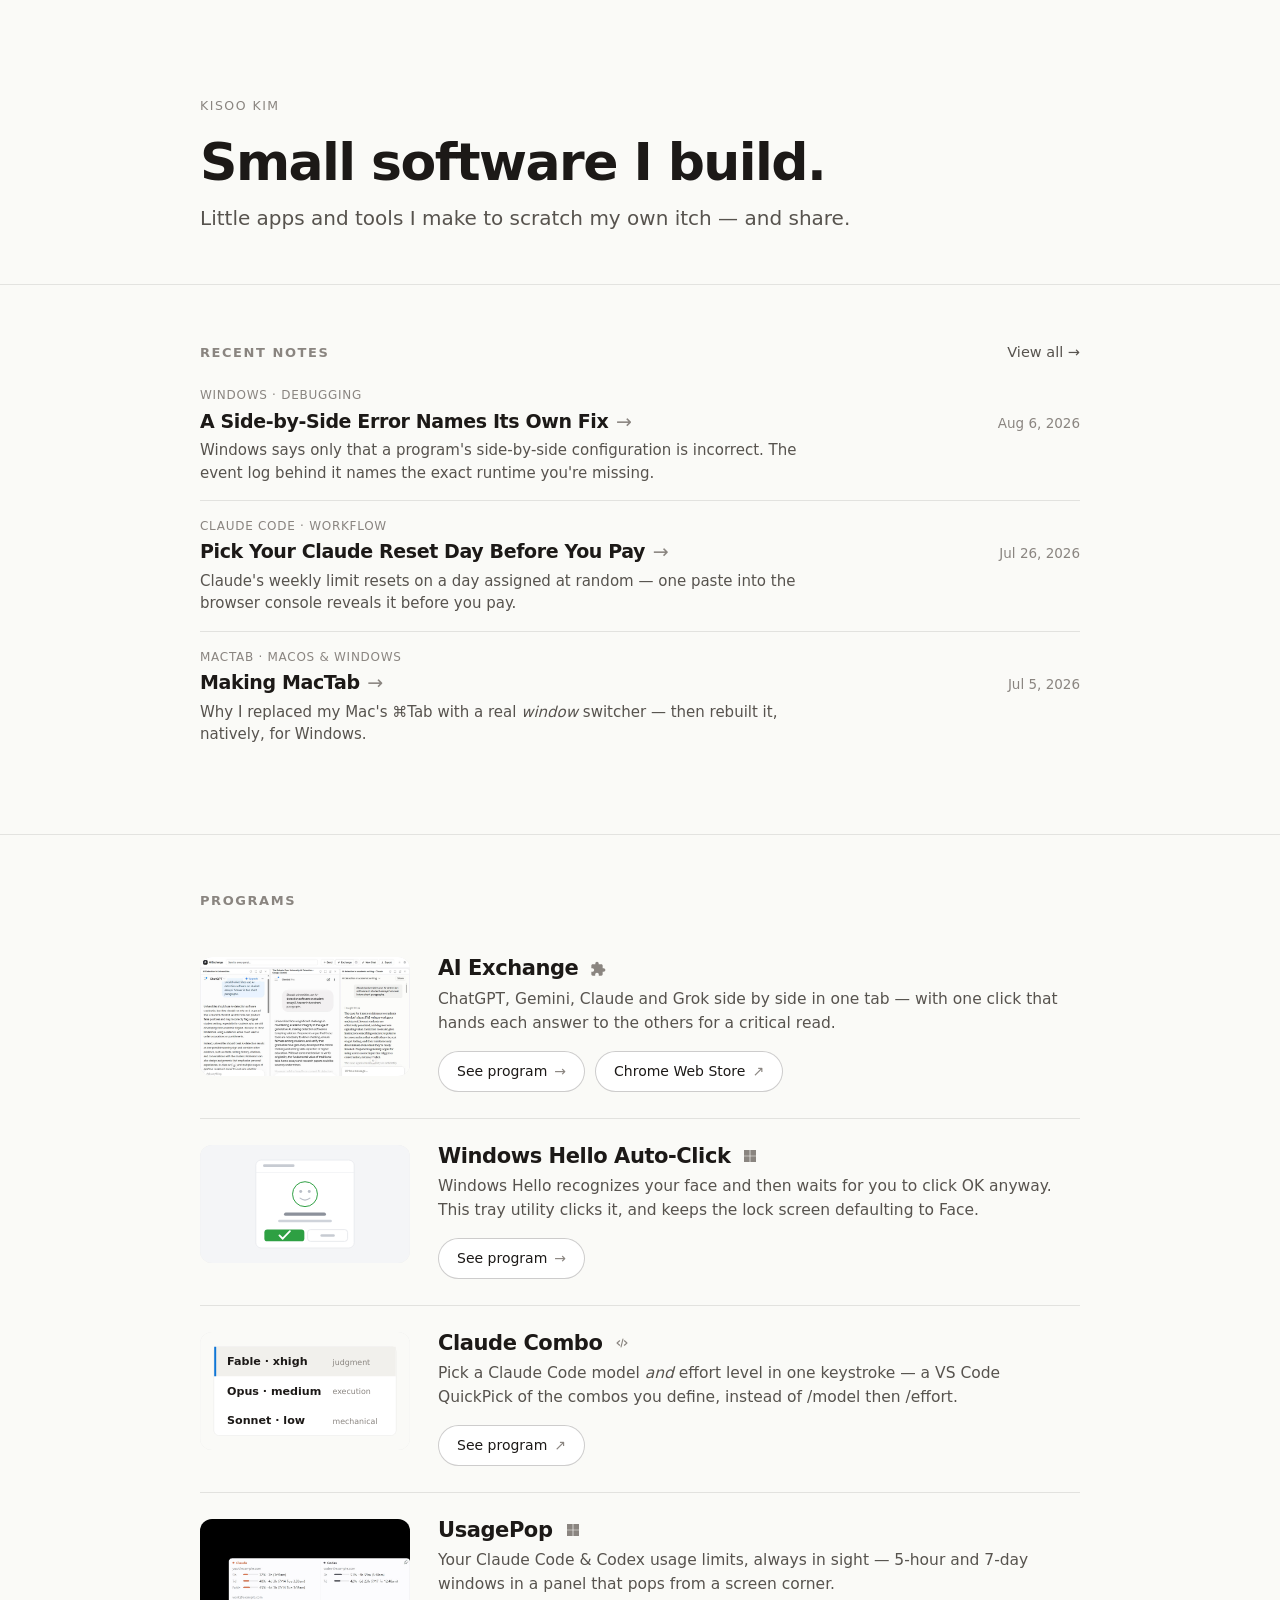
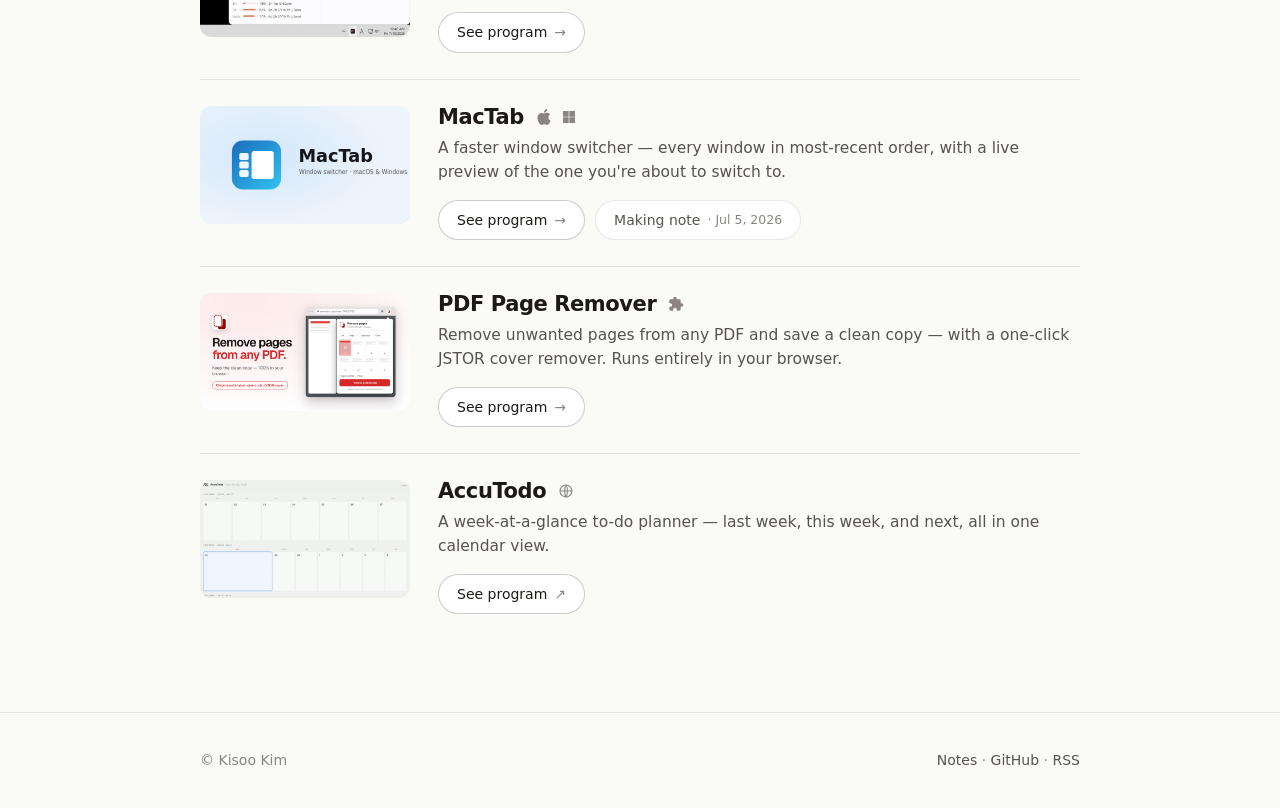
==== index.html @ 2bd5838c "The store link is an ordinary card action, not a filled one The dark pill made it the loudest thing " ====
<!doctype html>
<html lang="en">
<head>
  <meta charset="utf-8">
  <meta name="viewport" content="width=device-width,initial-scale=1">
  <title>Kisoo Kim — Software &amp; Notes</title>
  <meta name="description" content="Small software I build — apps, tools, and the stories behind them.">
  <link rel="canonical" href="https://kisoolabs.github.io/">
  <meta property="og:title" content="Kisoo Kim — Software &amp; Notes">
  <meta property="og:description" content="Small software I build — a collection of apps and tools.">
  <meta property="og:type" content="website">
  <meta property="og:url" content="https://kisoolabs.github.io/">
  <meta name="twitter:card" content="summary">
  <link rel="icon" href="assets/favicon.svg">
  <link rel="alternate" type="application/rss+xml" title="Kisoo Kim — Notes" href="notes/feed.xml">
  <link rel="preload" href="fonts/Geist-Regular.woff2" as="font" type="font/woff2" crossorigin>
  <link rel="preload" href="fonts/Geist-SemiBold.woff2" as="font" type="font/woff2" crossorigin>
  <link rel="preload" href="fonts/Geist-Medium.woff2" as="font" type="font/woff2" crossorigin>
  <link rel="stylesheet" href="styles.css">
</head>
<body>
  <header class="site">
    <div class="container">
      <p class="brand reveal">Kisoo Kim</p>
      <h1 class="lead reveal">Small software I build.</h1>
      <p class="tagline reveal">Little apps and tools I make to scratch my own itch — and share.</p>
    </div>
  </header>

  <main>
    <section class="sec" id="notes">
      <div class="container">
        <div class="sec-head">
          <p class="sec-label reveal">Recent Notes</p>
          <a class="view-all reveal" href="notes/">View all →</a>
        </div>
        <div class="notes-list">
        <!-- BUILD:notes:start -->
          <a class="note-row reveal" href="notes/side-by-side-error/">
            <p class="nr-kicker">Windows · Debugging</p>
            <div class="nr-head">
              <h3>A Side-by-Side Error Names Its Own Fix <span class="arr">→</span></h3>
              <time datetime="2026-08-06">Aug 6, 2026</time>
            </div>
            <p class="nr-sub">Windows says only that a program's side-by-side configuration is incorrect. The event log behind it names the exact runtime you're missing.</p>
          </a>
          <a class="note-row reveal" href="notes/claude-weekly-reset/">
            <p class="nr-kicker">Claude Code · Workflow</p>
            <div class="nr-head">
              <h3>Pick Your Claude Reset Day Before You Pay <span class="arr">→</span></h3>
              <time datetime="2026-07-26">Jul 26, 2026</time>
            </div>
            <p class="nr-sub">Claude's weekly limit resets on a day assigned at random — one paste into the browser console reveals it before you pay.</p>
          </a>
          <a class="note-row reveal" href="notes/making-mactab/">
            <p class="nr-kicker">MacTab · macOS &amp; Windows</p>
            <div class="nr-head">
              <h3>Making MacTab <span class="arr">→</span></h3>
              <time datetime="2026-07-05">Jul 5, 2026</time>
            </div>
            <p class="nr-sub">Why I replaced my Mac's ⌘Tab with a real <em>window</em> switcher — then rebuilt it, natively, for Windows.</p>
          </a>
        <!-- BUILD:notes:end -->
        </div>
      </div>
    </section>

    <section class="sec" id="programs">
      <div class="container">
        <div class="sec-head">
          <p class="sec-label reveal">Programs</p>
        </div>
        <!-- BUILD:programs:start -->
        <article class="prog reveal">
          <div class="prog-thumb"><img src="assets/ai-exchange-thumb.jpg" alt="AI Exchange — ChatGPT, Google Gemini and Claude open side by side as panels in one browser tab, each answering the same question."></div>
          <div class="prog-body">
            <div class="prog-title"><h3>AI Exchange</h3>
              <span class="plat">
                <svg viewBox="0 0 24 24" fill="currentColor" role="img" aria-label="Chrome extension"><title>Chrome extension</title><path d="M20.5 11H19V7c0-1.1-.9-2-2-2h-4V3.5C13 2.12 11.88 1 10.5 1S8 2.12 8 3.5V5H4c-1.1 0-2 .9-2 2v3.8h1.5c1.49 0 2.7 1.21 2.7 2.7s-1.21 2.7-2.7 2.7H2V20c0 1.1.9 2 2 2h3.8v-1.5c0-1.49 1.21-2.7 2.7-2.7 1.49 0 2.7 1.21 2.7 2.7V22H17c1.1 0 2-.9 2-2v-4h1.5c1.38 0 2.5-1.12 2.5-2.5S21.88 11 20.5 11z"/></svg>
              </span>
            </div>
            <p class="prog-desc">ChatGPT, Gemini, Claude and Grok side by side in one tab — with one click that hands each answer to the others for a critical read.</p>
            <div class="prog-actions">
              <a class="pbtn" href="ai-exchange/">See program <span class="arr">→</span></a>
              <a class="pbtn" href="https://chromewebstore.google.com/detail/ai-exchange/naffdgmhedmdagajmbgfgpoiiheadhee" target="_blank" rel="noopener">Chrome Web Store <span class="arr">↗</span></a>
            </div>
          </div>
        </article>

        <article class="prog reveal">
          <div class="prog-thumb"><img src="windows-hello-auto-click/assets/thumb.svg" alt="Windows Hello Auto-Click — the Windows Security dialog after a face match, with its OK button confirmed automatically."></div>
          <div class="prog-body">
            <div class="prog-title"><h3>Windows Hello Auto-Click</h3>
              <span class="plat">
                <svg viewBox="0 0 24 24" fill="currentColor" role="img" aria-label="Windows"><title>Windows</title><path d="M3 3h8.5v8.5H3zM12.5 3H21v8.5h-8.5zM3 12.5h8.5V21H3zM12.5 12.5H21V21h-8.5z"/></svg>
              </span>
            </div>
            <p class="prog-desc">Windows Hello recognizes your face and then waits for you to click OK anyway. This tray utility clicks it, and keeps the lock screen defaulting to Face.</p>
            <div class="prog-actions">
              <a class="pbtn" href="windows-hello-auto-click/">See program <span class="arr">→</span></a>
            </div>
          </div>
        </article>

        <article class="prog reveal">
          <div class="prog-thumb"><img src="assets/claude-combo-thumb.svg" alt="Claude Combo — a VS Code QuickPick listing model and effort combos."></div>
          <div class="prog-body">
            <div class="prog-title"><h3>Claude Combo</h3>
              <span class="plat">
                <svg viewBox="0 0 24 24" fill="none" stroke="currentColor" stroke-width="1.7" stroke-linecap="round" stroke-linejoin="round" role="img" aria-label="VS Code"><title>VS Code extension</title><path d="M8.4 8.6 4.6 12l3.8 3.4M15.6 8.6 19.4 12l-3.8 3.4M13.4 6.2l-2.8 11.6"/></svg>
              </span>
            </div>
            <p class="prog-desc">Pick a Claude Code model <em>and</em> effort level in one keystroke — a VS Code QuickPick of the combos you define, instead of /model then /effort.</p>
            <div class="prog-actions">
              <a class="pbtn" href="https://github.com/kisoolabs/claude-combo" target="_blank" rel="noopener">See program <span class="arr">↗</span></a>
            </div>
          </div>
        </article>

        <article class="prog reveal">
          <div class="prog-thumb"><img src="usagepop/assets/demo-poster.jpg" alt="UsagePop — a usage panel popping up from the Windows system tray."></div>
          <div class="prog-body">
            <div class="prog-title"><h3>UsagePop</h3>
              <span class="plat">
                <svg viewBox="0 0 24 24" fill="currentColor" role="img" aria-label="Windows"><title>Windows</title><path d="M3 3h8.5v8.5H3zM12.5 3H21v8.5h-8.5zM3 12.5h8.5V21H3zM12.5 12.5H21V21h-8.5z"/></svg>
              </span>
            </div>
            <p class="prog-desc">Your Claude Code &amp; Codex usage limits, always in sight — 5-hour and 7-day windows in a panel that pops from a screen corner.</p>
            <div class="prog-actions">
              <a class="pbtn" href="usagepop/">See program <span class="arr">→</span></a>
            </div>
          </div>
        </article>

        <article class="prog reveal">
          <div class="prog-thumb"><img src="mactab/assets/thumb.svg" alt="MacTab — a window switcher showing a list of open windows with a live preview pane."></div>
          <div class="prog-body">
            <div class="prog-title"><h3>MacTab</h3>
              <span class="plat">
                <svg viewBox="0 0 24 24" fill="currentColor" role="img" aria-label="macOS"><title>macOS</title><path d="M12.152 6.896c-.948 0-2.415-1.078-3.96-1.04-2.04.027-3.91 1.183-4.961 3.014-2.117 3.675-.546 9.103 1.519 12.09 1.013 1.454 2.208 3.09 3.792 3.03 1.52-.065 2.09-.987 3.935-.987 1.831 0 2.35.987 3.96.948 1.637-.026 2.676-1.48 3.676-2.948 1.156-1.688 1.636-3.325 1.662-3.415-.039-.013-3.182-1.221-3.22-4.857-.026-3.04 2.48-4.494 2.597-4.559-1.429-2.09-3.623-2.324-4.39-2.376-2-.156-3.675 1.09-4.61 1.09zM15.53 3.83c.843-1.012 1.4-2.427 1.245-3.83-1.207.052-2.662.805-3.532 1.818-.78.896-1.454 2.338-1.273 3.714 1.338.104 2.715-.688 3.56-1.702"/></svg>
                <svg viewBox="0 0 24 24" fill="currentColor" role="img" aria-label="Windows"><title>Windows</title><path d="M3 3h8.5v8.5H3zM12.5 3H21v8.5h-8.5zM3 12.5h8.5V21H3zM12.5 12.5H21V21h-8.5z"/></svg>
              </span>
            </div>
            <p class="prog-desc">A faster window switcher — every window in most-recent order, with a live preview of the one you're about to switch to.</p>
            <div class="prog-actions">
              <a class="pbtn" href="mactab/">See program <span class="arr">→</span></a>
              <a class="pbtn note" href="notes/making-mactab/">Making note <time>· Jul 5, 2026</time></a>
            </div>
          </div>
        </article>

        <article class="prog reveal">
          <div class="prog-thumb"><img src="pdf-page-remover/assets/og.png" alt="PDF Page Remover — a browser popup showing a grid of PDF page thumbnails to pick which pages to remove."></div>
          <div class="prog-body">
            <div class="prog-title"><h3>PDF Page Remover</h3>
              <span class="plat">
                <svg viewBox="0 0 24 24" fill="currentColor" role="img" aria-label="Chrome extension"><title>Chrome extension</title><path d="M20.5 11H19V7c0-1.1-.9-2-2-2h-4V3.5C13 2.12 11.88 1 10.5 1S8 2.12 8 3.5V5H4c-1.1 0-2 .9-2 2v3.8h1.5c1.49 0 2.7 1.21 2.7 2.7s-1.21 2.7-2.7 2.7H2V20c0 1.1.9 2 2 2h3.8v-1.5c0-1.49 1.21-2.7 2.7-2.7 1.49 0 2.7 1.21 2.7 2.7V22H17c1.1 0 2-.9 2-2v-4h1.5c1.38 0 2.5-1.12 2.5-2.5S21.88 11 20.5 11z"/></svg>
              </span>
            </div>
            <p class="prog-desc">Remove unwanted pages from any PDF and save a clean copy — with a one-click JSTOR cover remover. Runs entirely in your browser.</p>
            <div class="prog-actions">
              <a class="pbtn" href="pdf-page-remover/">See program <span class="arr">→</span></a>
            </div>
          </div>
        </article>

        <article class="prog reveal">
          <div class="prog-thumb"><img src="assets/accutodo-thumb.jpg" alt="AccuTodo — a week-at-a-glance to-do planner showing last, this, and next week."></div>
          <div class="prog-body">
            <div class="prog-title"><h3>AccuTodo</h3>
              <span class="plat">
                <svg viewBox="0 0 24 24" fill="none" stroke="currentColor" stroke-width="1.6" role="img" aria-label="Web"><title>Web</title><circle cx="12" cy="12" r="9"/><path d="M3 12h18M12 3c2.8 3.4 2.8 14.6 0 18M12 3c-2.8 3.4-2.8 14.6 0 18"/></svg>
              </span>
            </div>
            <p class="prog-desc">A week-at-a-glance to-do planner — last week, this week, and next, all in one calendar view.</p>
            <div class="prog-actions">
              <a class="pbtn" href="https://accutodo.vercel.app" target="_blank" rel="noopener">See program <span class="arr">↗</span></a>
            </div>
          </div>
        </article>
        <!-- BUILD:programs:end -->
      </div>
    </section>
  </main>

  <footer class="site">
    <div class="container foot">
      <span>© Kisoo Kim</span>
      <nav>
        <a href="notes/">Notes</a> ·
        <a href="https://github.com/kisoolabs" target="_blank" rel="noopener">GitHub</a> ·
        <a href="notes/feed.xml">RSS</a>
      </nav>
    </div>
  </footer>
</body>
</html>
---- styles.css ----
/* ---- tokens (light, warm neutral) ---- */
:root{
  --bg:#FAFAF7; --bg-soft:#F1F0EC; --bg-card:#FFFFFF;
  --text:#1C1917; --text-dim:#57534E; --text-faint:#8A8580;
  --border:rgba(28,25,23,.10); --border-strong:rgba(28,25,23,.22);
  --accent:#0f76d6;
  --radius:16px; --container:960px;
  --font:'Geist',ui-sans-serif,system-ui,-apple-system,'Segoe UI',sans-serif;
}
@font-face{font-family:'Geist';src:url('fonts/Geist-Regular.woff2') format('woff2');font-weight:400;font-display:swap}
@font-face{font-family:'Geist';src:url('fonts/Geist-Medium.woff2') format('woff2');font-weight:500;font-display:swap}
@font-face{font-family:'Geist';src:url('fonts/Geist-SemiBold.woff2') format('woff2');font-weight:600;font-display:swap}

/* ---- base ---- */
*,*::before,*::after{box-sizing:border-box}
html{scroll-behavior:smooth}
body{margin:0;background:var(--bg);color:var(--text);font-family:var(--font);
  font-size:18px;line-height:1.6;-webkit-font-smoothing:antialiased;text-rendering:optimizeLegibility;overflow-x:clip}
img{max-width:100%;height:auto;display:block}
a{color:inherit;text-decoration:none}
h1,h2,h3{line-height:1.08;letter-spacing:-.02em;font-weight:600;margin:0}
:focus-visible{outline:2px solid var(--accent);outline-offset:3px;border-radius:4px}
.container{max-width:var(--container);margin-inline:auto;padding-inline:clamp(20px,5vw,40px)}

@keyframes reveal-in{from{opacity:0;transform:translateY(16px)}to{opacity:1;transform:none}}
.reveal{animation:reveal-in .6s cubic-bezier(.2,.7,.2,1) both}
@media (prefers-reduced-motion:reduce){html{scroll-behavior:auto}.reveal{animation:none}}

/* ---- head ---- */
header.site{padding-top:clamp(52px,8vw,96px);padding-bottom:clamp(28px,5vw,50px)}
.brand{font-size:12.5px;letter-spacing:.12em;text-transform:uppercase;color:var(--text-faint);margin:0 0 18px}
.lead{font-size:clamp(32px,5.6vw,52px);font-weight:600;letter-spacing:-.03em;margin:0 0 12px}
.tagline{color:var(--text-dim);font-size:clamp(16px,2.2vw,20px);margin:0}
@media (min-width:760px){.tagline{white-space:nowrap}}

/* ---- sections ---- */
.sec{border-top:1px solid var(--border);padding-block:clamp(34px,5vw,56px) clamp(44px,6vw,72px)}
.sec-head{display:flex;align-items:baseline;justify-content:space-between;gap:16px;margin:0 0 20px}
.sec-label{font-size:13px;letter-spacing:.12em;text-transform:uppercase;color:var(--text-faint);margin:0;font-weight:600}
.view-all{font-size:14.5px;color:var(--text-dim);white-space:nowrap}
.view-all:hover{color:var(--text)}

/* ---- recent notes ---- */
.notes-list{display:flex;flex-direction:column}
.note-row{display:block;padding:16px 0;border-bottom:1px solid var(--border)}
.notes-list .note-row:first-child{padding-top:2px}
.notes-list .note-row:last-child{border-bottom:0}
.nr-kicker{font-size:12px;color:var(--text-faint);letter-spacing:.06em;text-transform:uppercase;margin:0 0 5px}
.nr-head{display:flex;align-items:baseline;justify-content:space-between;gap:14px;flex-wrap:wrap}
.nr-head time{color:var(--text-faint);font-size:13.5px;white-space:nowrap}
.note-row h3{font-size:19px;display:flex;align-items:baseline;gap:.4em}
.note-row h3 .arr{color:var(--text-faint);font-weight:400;transition:transform .18s,color .18s}
.note-row:hover h3 .arr{transform:translateX(3px);color:var(--text)}
.nr-sub{color:var(--text-dim);font-size:15px;line-height:1.5;margin:5px 0 0;max-width:66ch}

/* ---- programs ---- */
.prog{display:flex;gap:clamp(18px,3vw,28px);padding:26px 0;border-bottom:1px solid var(--border);align-items:flex-start}
.prog:last-child{border-bottom:0}
.prog-thumb{flex:none;width:clamp(120px,22vw,210px);aspect-ratio:16/9;border-radius:12px;overflow:hidden;
  box-shadow:inset 0 0 0 1px var(--border);background:var(--bg-card)}
.prog-thumb img{width:100%;height:100%;object-fit:cover}
.prog-body{flex:1;min-width:0}
.prog-title{display:flex;align-items:center;gap:12px;flex-wrap:wrap}
.prog-title h3{font-size:21px}
.plat{display:inline-flex;align-items:center;gap:9px;color:var(--text-faint)}
.plat svg{width:16px;height:16px;display:block}
.prog-desc{color:var(--text-dim);font-size:15.5px;line-height:1.55;margin:7px 0 0;max-width:64ch}
.prog-actions{margin:16px 0 0;display:flex;gap:10px;flex-wrap:wrap}
.pbtn{display:inline-flex;align-items:center;gap:.5em;font-size:14px;font-weight:500;
  padding:8px 18px;border-radius:999px;border:1px solid var(--border-strong);
  color:var(--text);background:var(--bg-card);transition:background .15s,border-color .15s,color .15s}
.pbtn:hover{background:var(--bg-soft);border-color:rgba(28,25,23,.4)}
.pbtn .arr{color:var(--text-faint);font-weight:400}
.pbtn.note{color:var(--text-dim);border-color:var(--border)}
.pbtn.note:hover{color:var(--text);border-color:var(--border-strong);background:var(--bg-soft)}
.pbtn time{color:var(--text-faint);font-size:12.5px;white-space:nowrap}
@media (max-width:560px){.prog{flex-direction:column}.prog-thumb{width:100%}}

/* ---- footer ---- */
footer.site{border-top:1px solid var(--border);padding-block:36px;color:var(--text-faint);font-size:14px}
.foot{display:flex;justify-content:space-between;gap:16px;flex-wrap:wrap;align-items:center}
.foot a{color:var(--text-dim)} .foot a:hover{color:var(--text)}
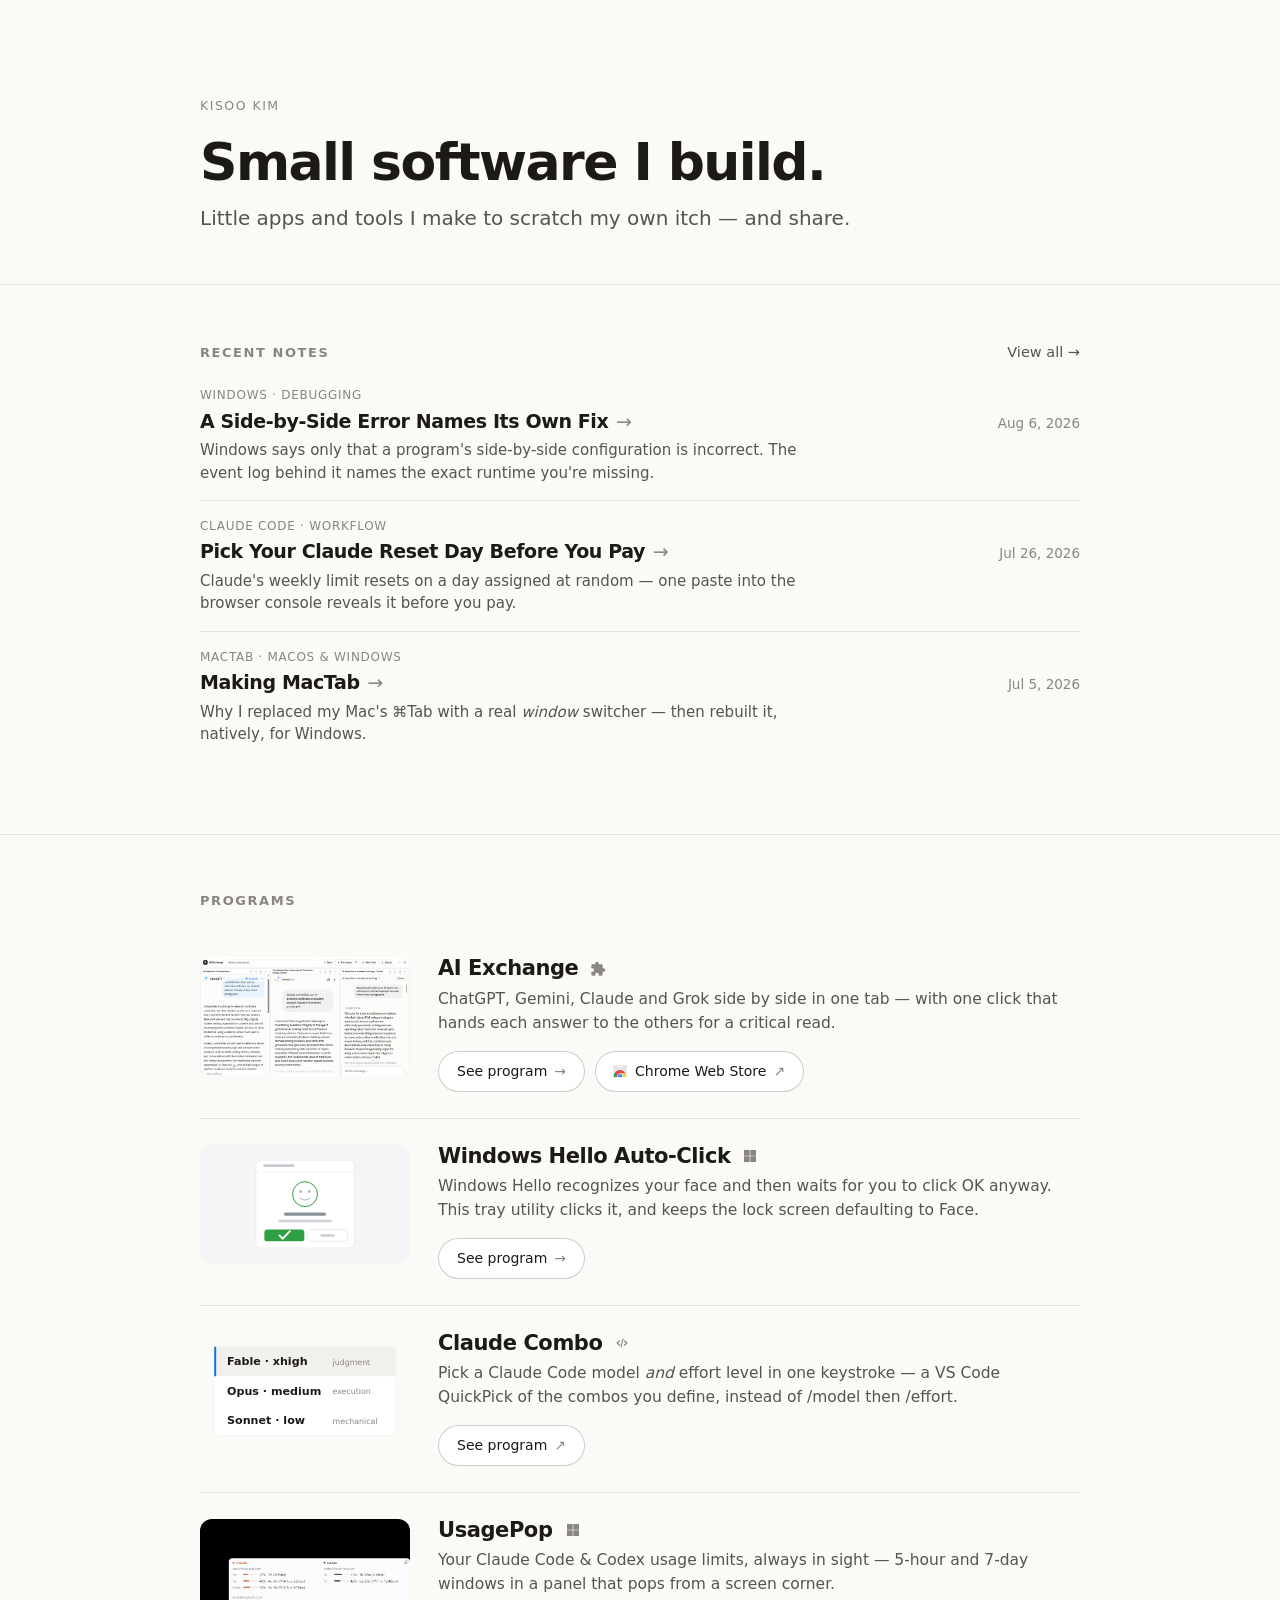
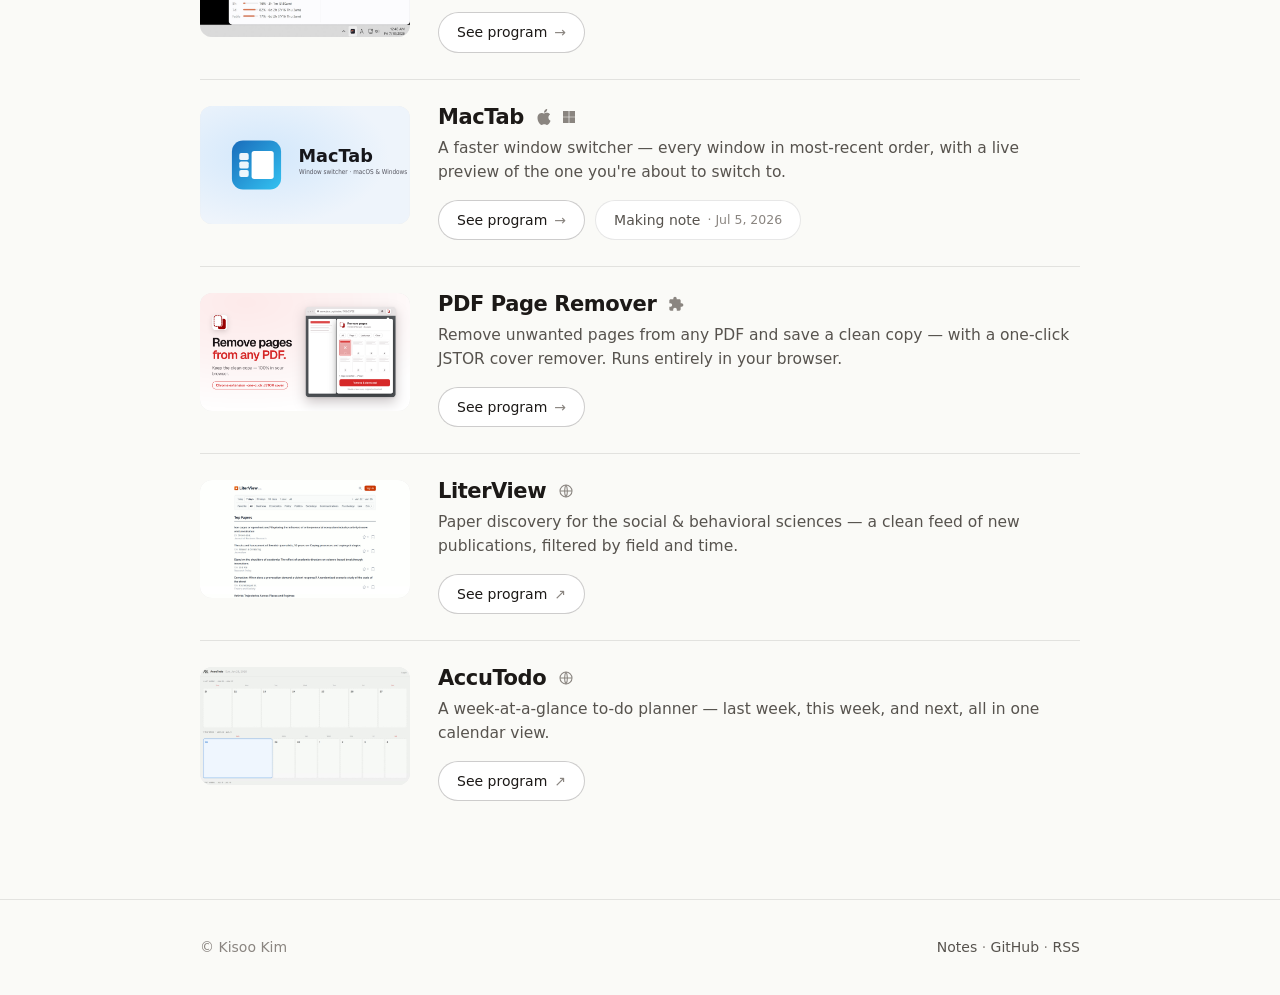
==== commit e703c83e: "Put the store mark inside the buttons, and drop the badge Owner's call, made after hearing that Goog" ====
--- a/index.html
+++ b/index.html
@@ -82,7 +82,7 @@
             <p class="prog-desc">ChatGPT, Gemini, Claude and Grok side by side in one tab — with one click that hands each answer to the others for a critical read.</p>
             <div class="prog-actions">
               <a class="pbtn" href="ai-exchange/">See program <span class="arr">→</span></a>
-              <a class="pbtn" href="https://chromewebstore.google.com/detail/ai-exchange/naffdgmhedmdagajmbgfgpoiiheadhee" target="_blank" rel="noopener">Chrome Web Store <span class="arr">↗</span></a>
+              <a class="pbtn" href="https://chromewebstore.google.com/detail/ai-exchange/naffdgmhedmdagajmbgfgpoiiheadhee" target="_blank" rel="noopener"><img class="mark" src="ai-exchange/assets/chrome-web-store-mark.svg" alt="" width="16" height="16"> Chrome Web Store <span class="arr">↗</span></a>
             </div>
           </div>
         </article>
@@ -160,6 +160,21 @@
             <p class="prog-desc">Remove unwanted pages from any PDF and save a clean copy — with a one-click JSTOR cover remover. Runs entirely in your browser.</p>
             <div class="prog-actions">
               <a class="pbtn" href="pdf-page-remover/">See program <span class="arr">→</span></a>
+            </div>
+          </div>
+        </article>
+
+        <article class="prog reveal">
+          <div class="prog-thumb"><img src="assets/literview-thumb.jpg" alt="LiterView — a feed of newly published social and behavioral science papers."></div>
+          <div class="prog-body">
+            <div class="prog-title"><h3>LiterView</h3>
+              <span class="plat">
+                <svg viewBox="0 0 24 24" fill="none" stroke="currentColor" stroke-width="1.6" role="img" aria-label="Web"><title>Web</title><circle cx="12" cy="12" r="9"/><path d="M3 12h18M12 3c2.8 3.4 2.8 14.6 0 18M12 3c-2.8 3.4-2.8 14.6 0 18"/></svg>
+              </span>
+            </div>
+            <p class="prog-desc">Paper discovery for the social &amp; behavioral sciences — a clean feed of new publications, filtered by field and time.</p>
+            <div class="prog-actions">
+              <a class="pbtn" href="https://literview.com" target="_blank" rel="noopener">See program <span class="arr">↗</span></a>
             </div>
           </div>
         </article>
--- a/styles.css
+++ b/styles.css
@@ -71,6 +71,7 @@
   color:var(--text);background:var(--bg-card);transition:background .15s,border-color .15s,color .15s}
 .pbtn:hover{background:var(--bg-soft);border-color:rgba(28,25,23,.4)}
 .pbtn .arr{color:var(--text-faint);font-weight:400}
+.pbtn .mark{width:16px;height:16px;flex:none;margin-left:-2px}
 .pbtn.note{color:var(--text-dim);border-color:var(--border)}
 .pbtn.note:hover{color:var(--text);border-color:var(--border-strong);background:var(--bg-soft)}
 .pbtn time{color:var(--text-faint);font-size:12.5px;white-space:nowrap}
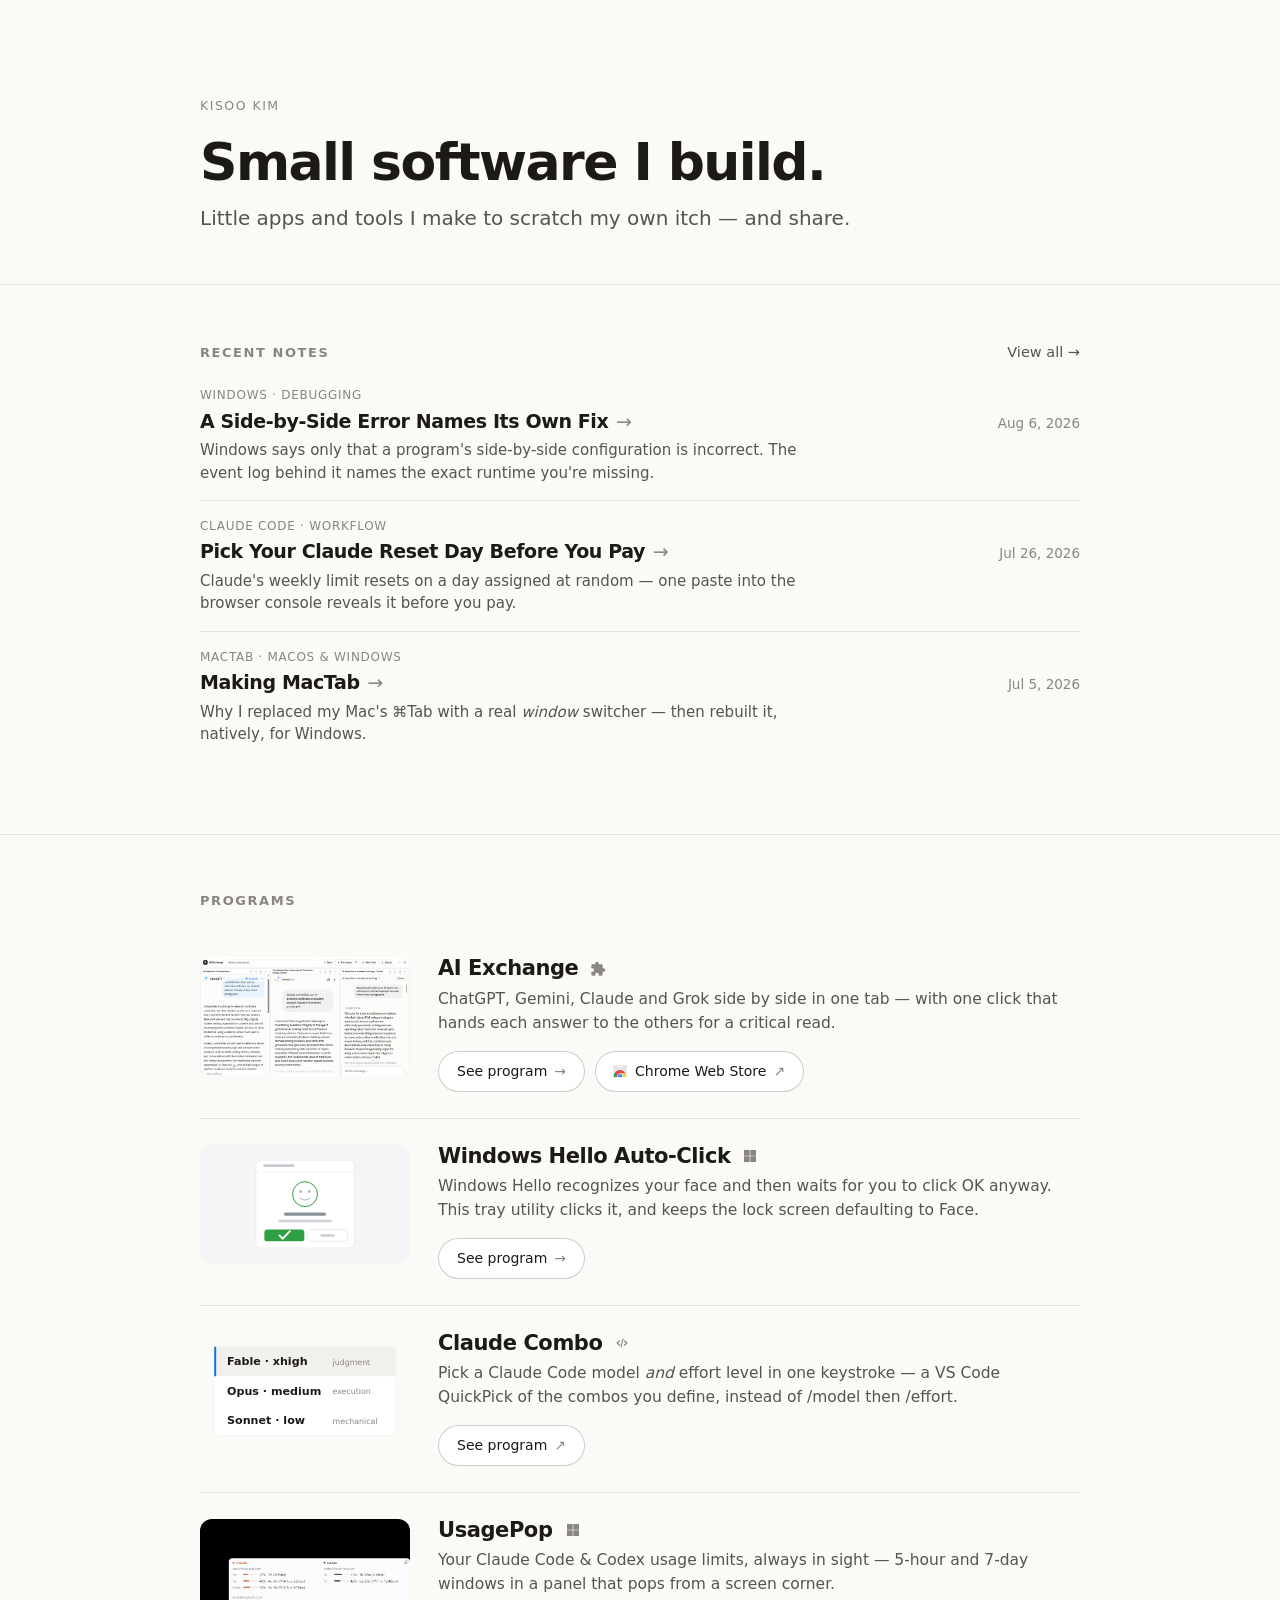
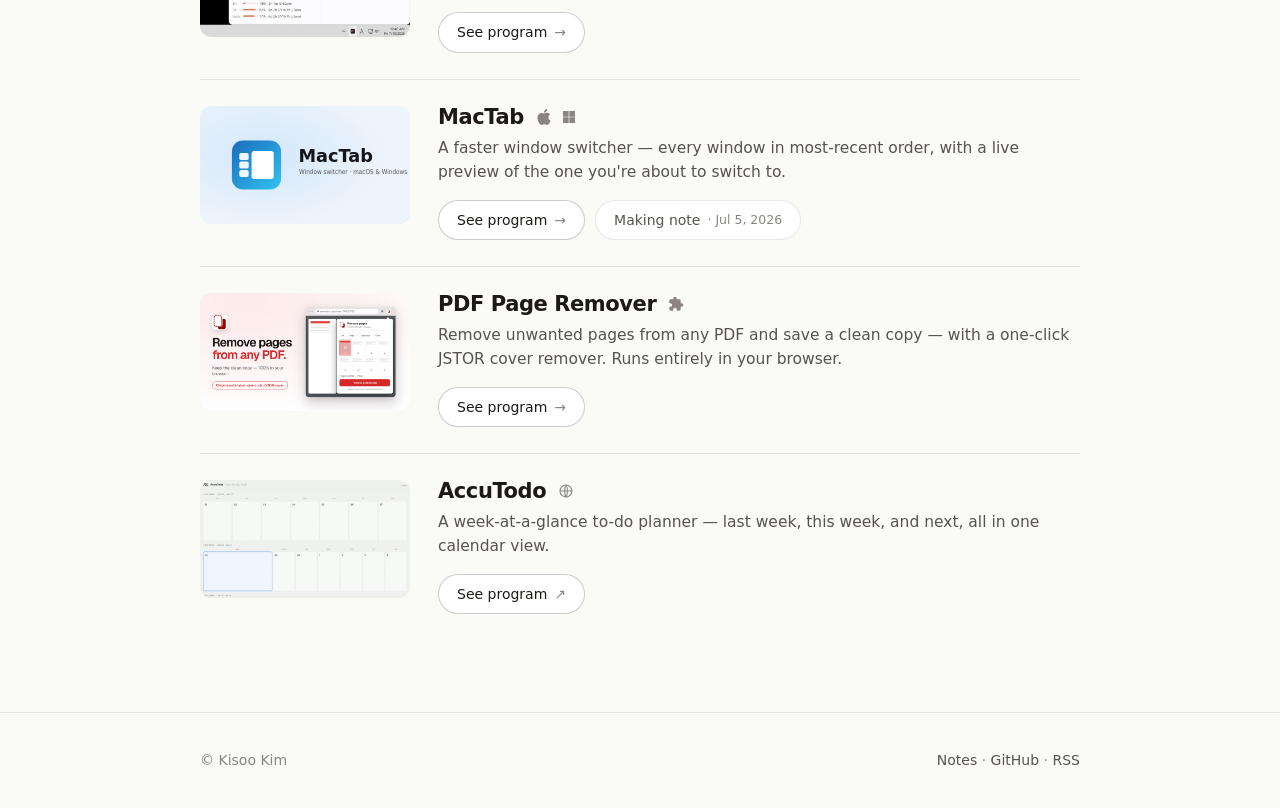
==== commit bb65db79: "Put the store mark inside the buttons, and drop the badge Owner's call, made after hearing that Goog" ====
--- a/index.html
+++ b/index.html
@@ -165,21 +165,6 @@
         </article>
 
         <article class="prog reveal">
-          <div class="prog-thumb"><img src="assets/literview-thumb.jpg" alt="LiterView — a feed of newly published social and behavioral science papers."></div>
-          <div class="prog-body">
-            <div class="prog-title"><h3>LiterView</h3>
-              <span class="plat">
-                <svg viewBox="0 0 24 24" fill="none" stroke="currentColor" stroke-width="1.6" role="img" aria-label="Web"><title>Web</title><circle cx="12" cy="12" r="9"/><path d="M3 12h18M12 3c2.8 3.4 2.8 14.6 0 18M12 3c-2.8 3.4-2.8 14.6 0 18"/></svg>
-              </span>
-            </div>
-            <p class="prog-desc">Paper discovery for the social &amp; behavioral sciences — a clean feed of new publications, filtered by field and time.</p>
-            <div class="prog-actions">
-              <a class="pbtn" href="https://literview.com" target="_blank" rel="noopener">See program <span class="arr">↗</span></a>
-            </div>
-          </div>
-        </article>
-
-        <article class="prog reveal">
           <div class="prog-thumb"><img src="assets/accutodo-thumb.jpg" alt="AccuTodo — a week-at-a-glance to-do planner showing last, this, and next week."></div>
           <div class="prog-body">
             <div class="prog-title"><h3>AccuTodo</h3>
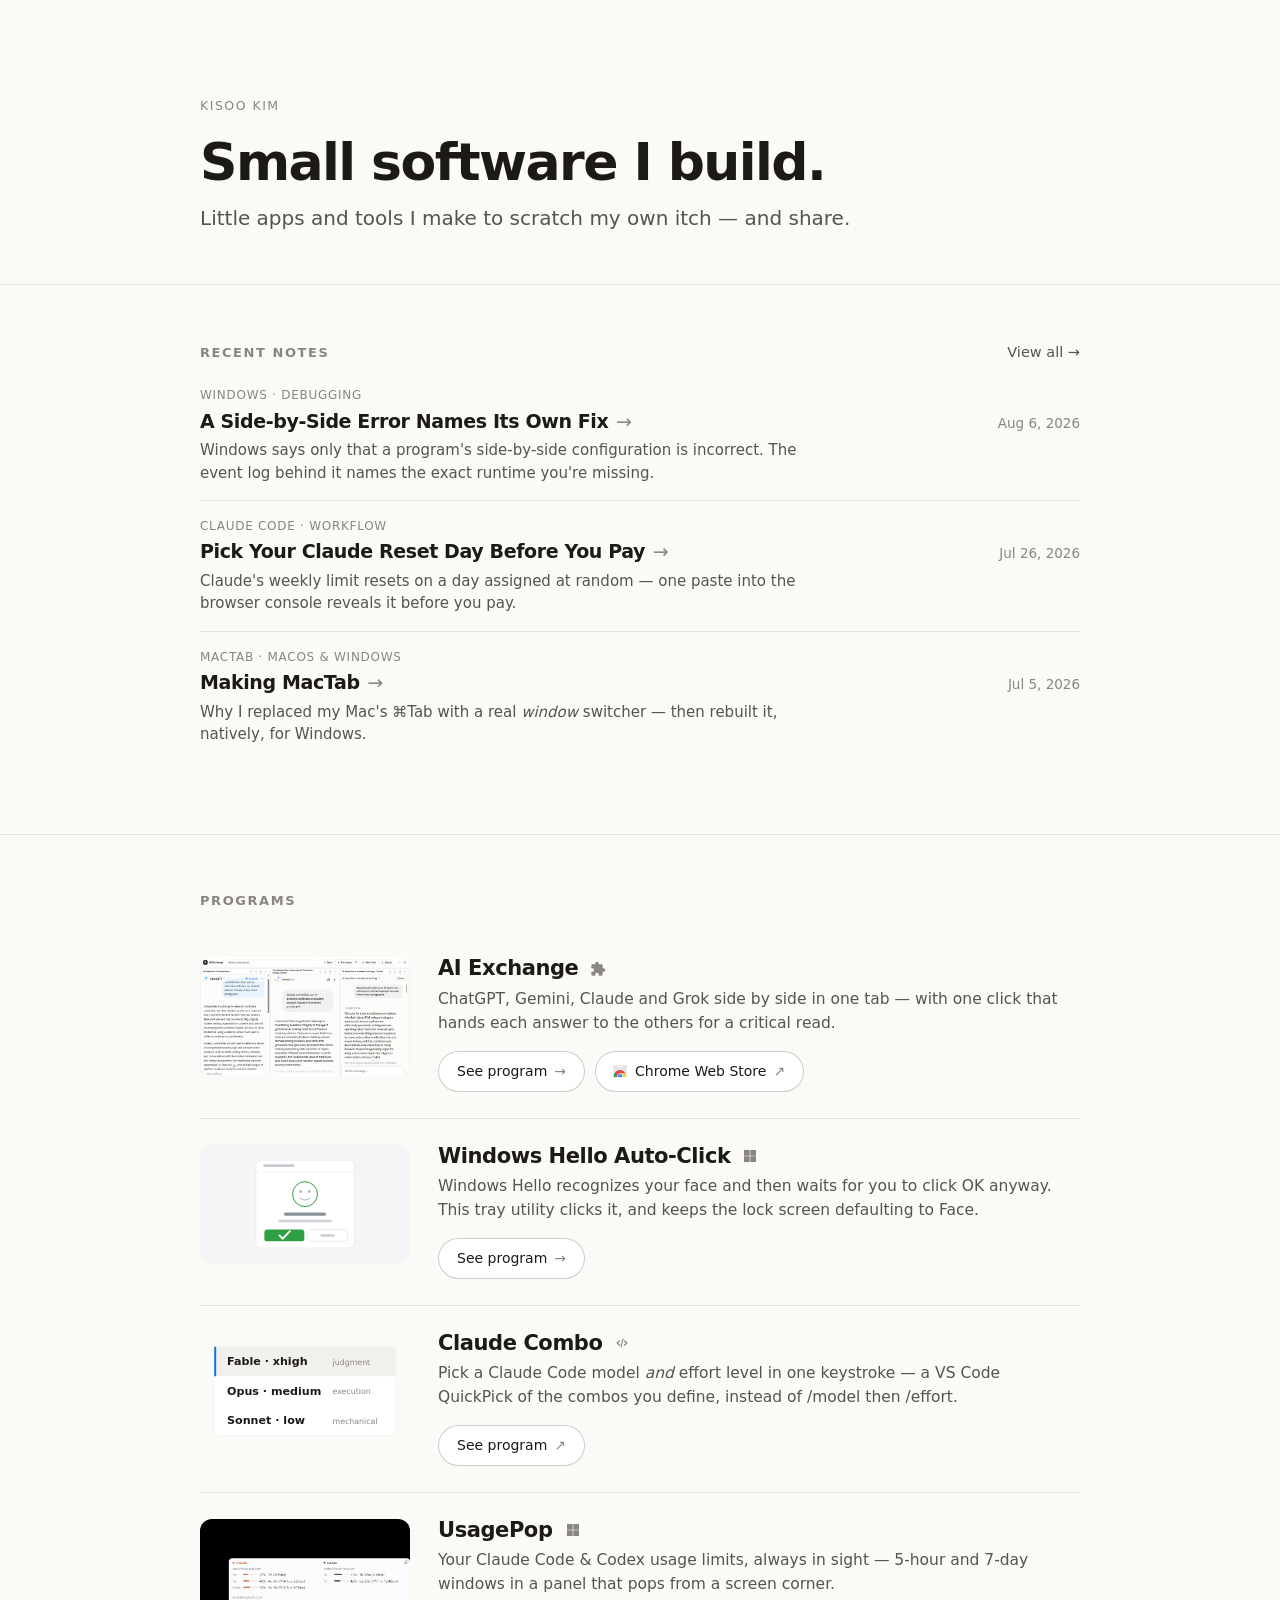
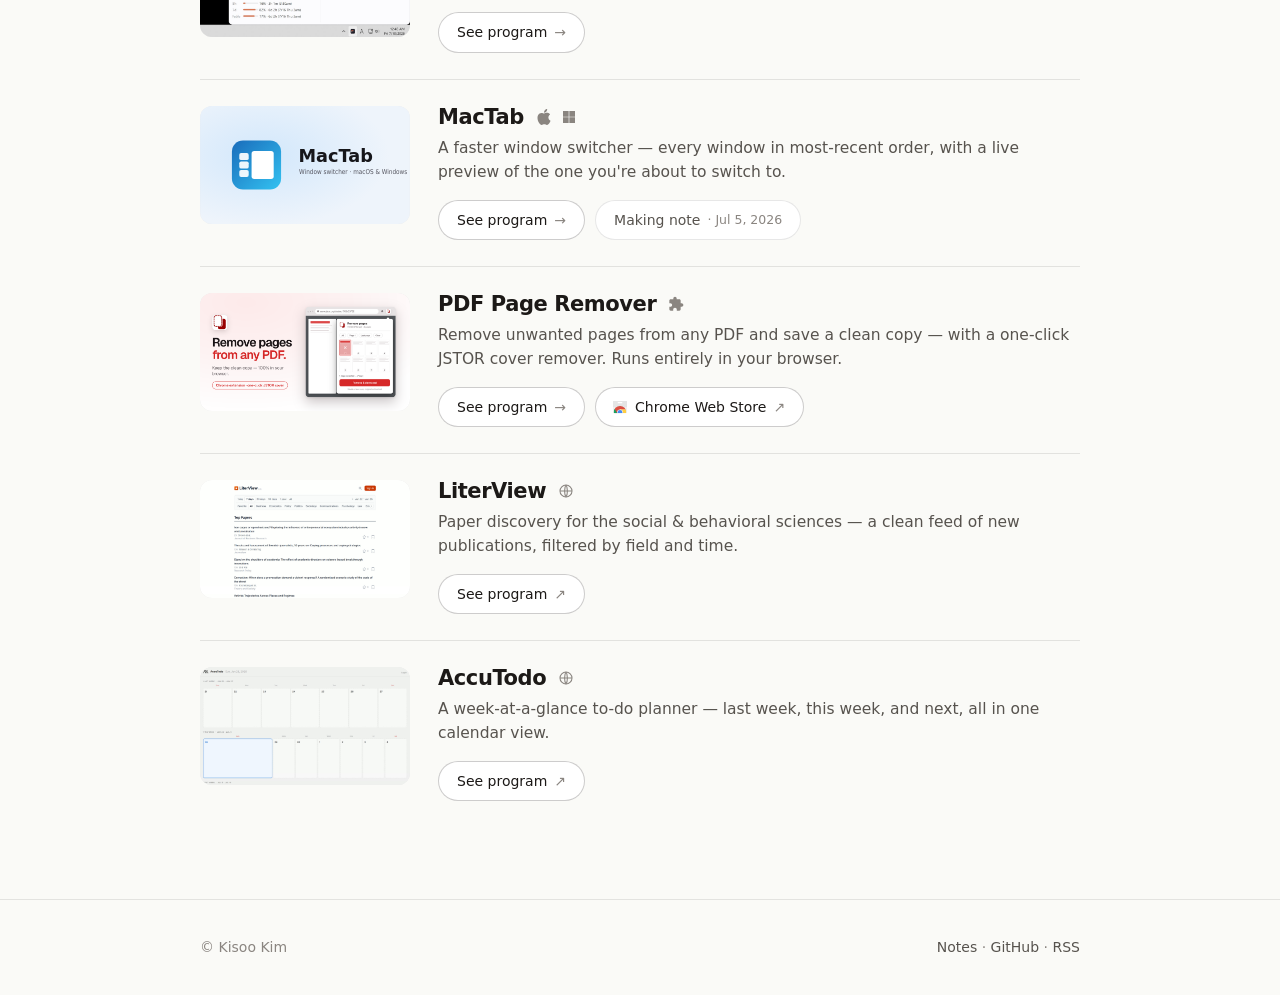
==== commit 1886baed: "pdf-page-remover: the listing is live, so the page links the store instead of announcing a review Th" ====
--- a/index.html
+++ b/index.html
@@ -160,6 +160,22 @@
             <p class="prog-desc">Remove unwanted pages from any PDF and save a clean copy — with a one-click JSTOR cover remover. Runs entirely in your browser.</p>
             <div class="prog-actions">
               <a class="pbtn" href="pdf-page-remover/">See program <span class="arr">→</span></a>
+              <a class="pbtn" href="https://chromewebstore.google.com/detail/pdf-page-remover/aadkgapneafedkodeahhcdbijbbompgg" target="_blank" rel="noopener"><img class="mark" src="pdf-page-remover/assets/chrome-web-store-mark.svg" alt="" width="16" height="16"> Chrome Web Store <span class="arr">↗</span></a>
+            </div>
+          </div>
+        </article>
+
+        <article class="prog reveal">
+          <div class="prog-thumb"><img src="assets/literview-thumb.jpg" alt="LiterView — a feed of newly published social and behavioral science papers."></div>
+          <div class="prog-body">
+            <div class="prog-title"><h3>LiterView</h3>
+              <span class="plat">
+                <svg viewBox="0 0 24 24" fill="none" stroke="currentColor" stroke-width="1.6" role="img" aria-label="Web"><title>Web</title><circle cx="12" cy="12" r="9"/><path d="M3 12h18M12 3c2.8 3.4 2.8 14.6 0 18M12 3c-2.8 3.4-2.8 14.6 0 18"/></svg>
+              </span>
+            </div>
+            <p class="prog-desc">Paper discovery for the social &amp; behavioral sciences — a clean feed of new publications, filtered by field and time.</p>
+            <div class="prog-actions">
+              <a class="pbtn" href="https://literview.com" target="_blank" rel="noopener">See program <span class="arr">↗</span></a>
             </div>
           </div>
         </article>
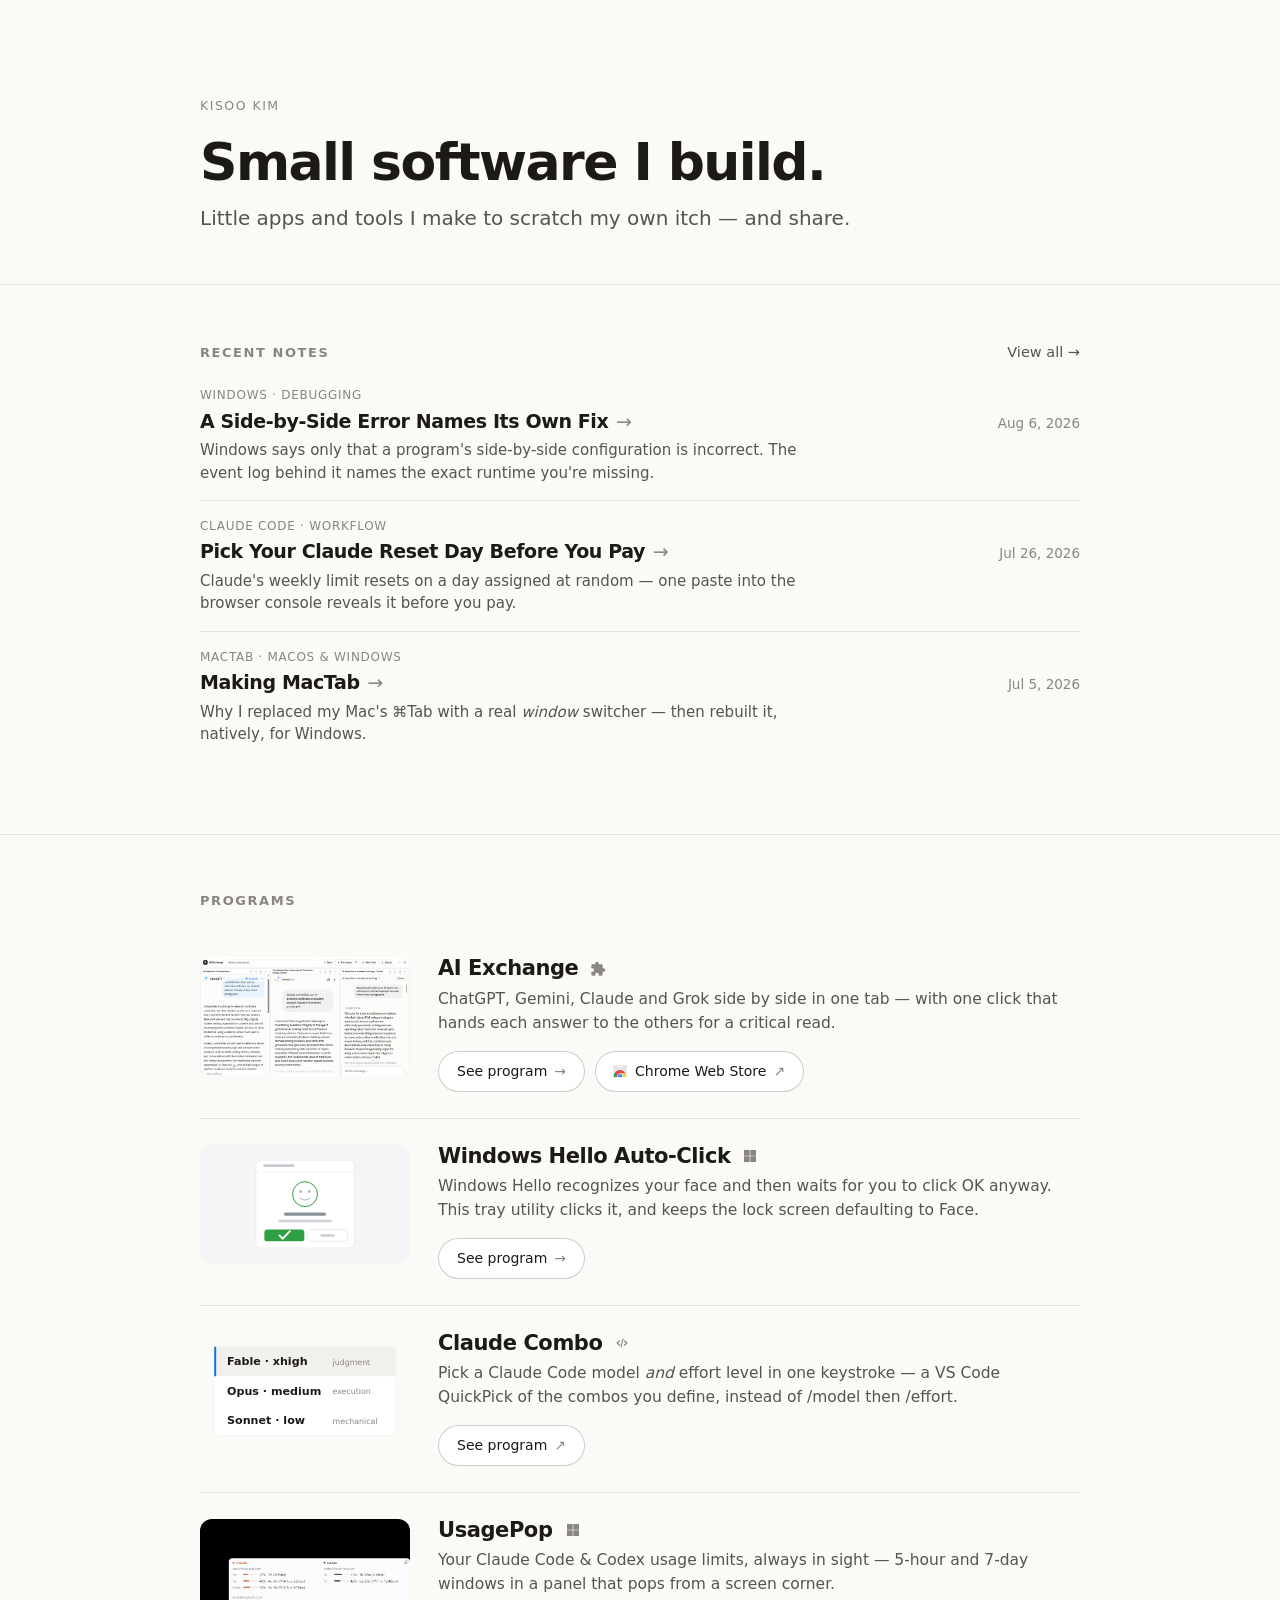
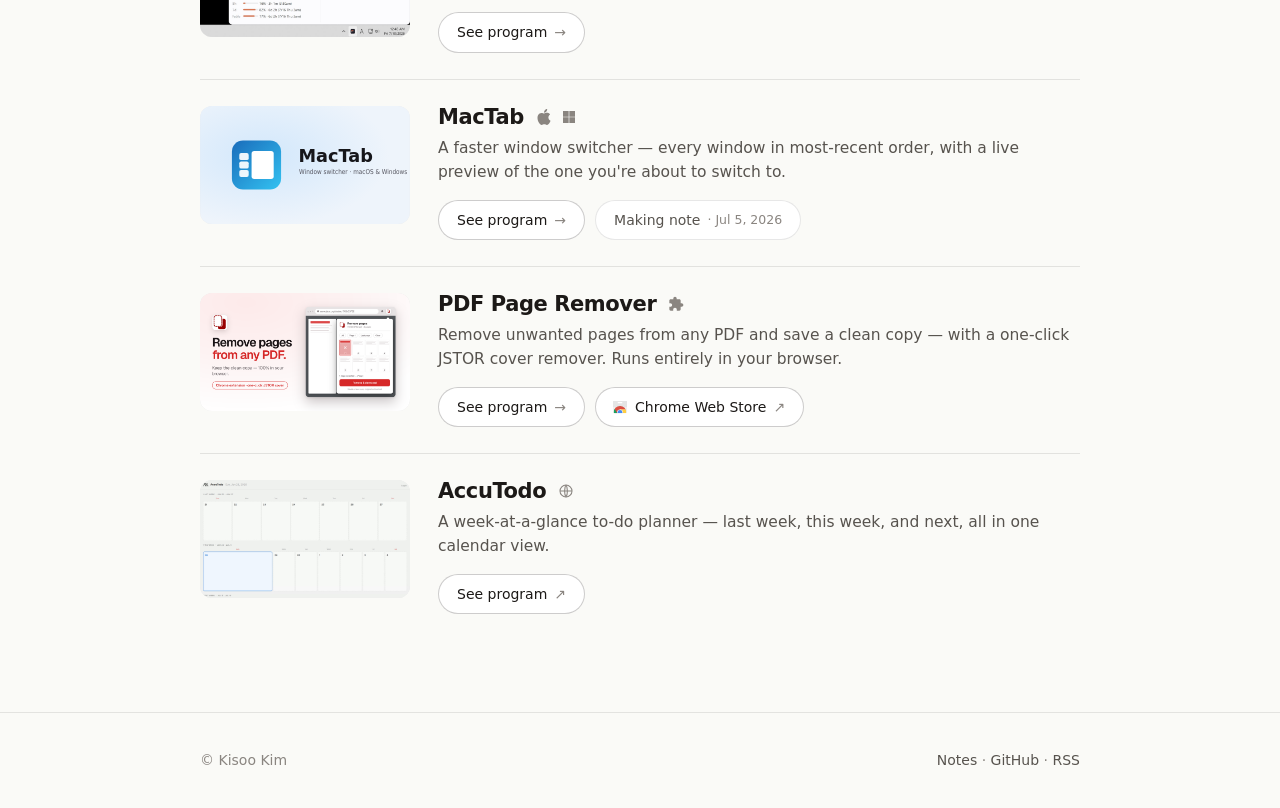
==== commit e6ec848b: "pdf-page-remover: the listing is live, so the page links the store instead of announcing a review Th" ====
--- a/index.html
+++ b/index.html
@@ -166,21 +166,6 @@
         </article>
 
         <article class="prog reveal">
-          <div class="prog-thumb"><img src="assets/literview-thumb.jpg" alt="LiterView — a feed of newly published social and behavioral science papers."></div>
-          <div class="prog-body">
-            <div class="prog-title"><h3>LiterView</h3>
-              <span class="plat">
-                <svg viewBox="0 0 24 24" fill="none" stroke="currentColor" stroke-width="1.6" role="img" aria-label="Web"><title>Web</title><circle cx="12" cy="12" r="9"/><path d="M3 12h18M12 3c2.8 3.4 2.8 14.6 0 18M12 3c-2.8 3.4-2.8 14.6 0 18"/></svg>
-              </span>
-            </div>
-            <p class="prog-desc">Paper discovery for the social &amp; behavioral sciences — a clean feed of new publications, filtered by field and time.</p>
-            <div class="prog-actions">
-              <a class="pbtn" href="https://literview.com" target="_blank" rel="noopener">See program <span class="arr">↗</span></a>
-            </div>
-          </div>
-        </article>
-
-        <article class="prog reveal">
           <div class="prog-thumb"><img src="assets/accutodo-thumb.jpg" alt="AccuTodo — a week-at-a-glance to-do planner showing last, this, and next week."></div>
           <div class="prog-body">
             <div class="prog-title"><h3>AccuTodo</h3>
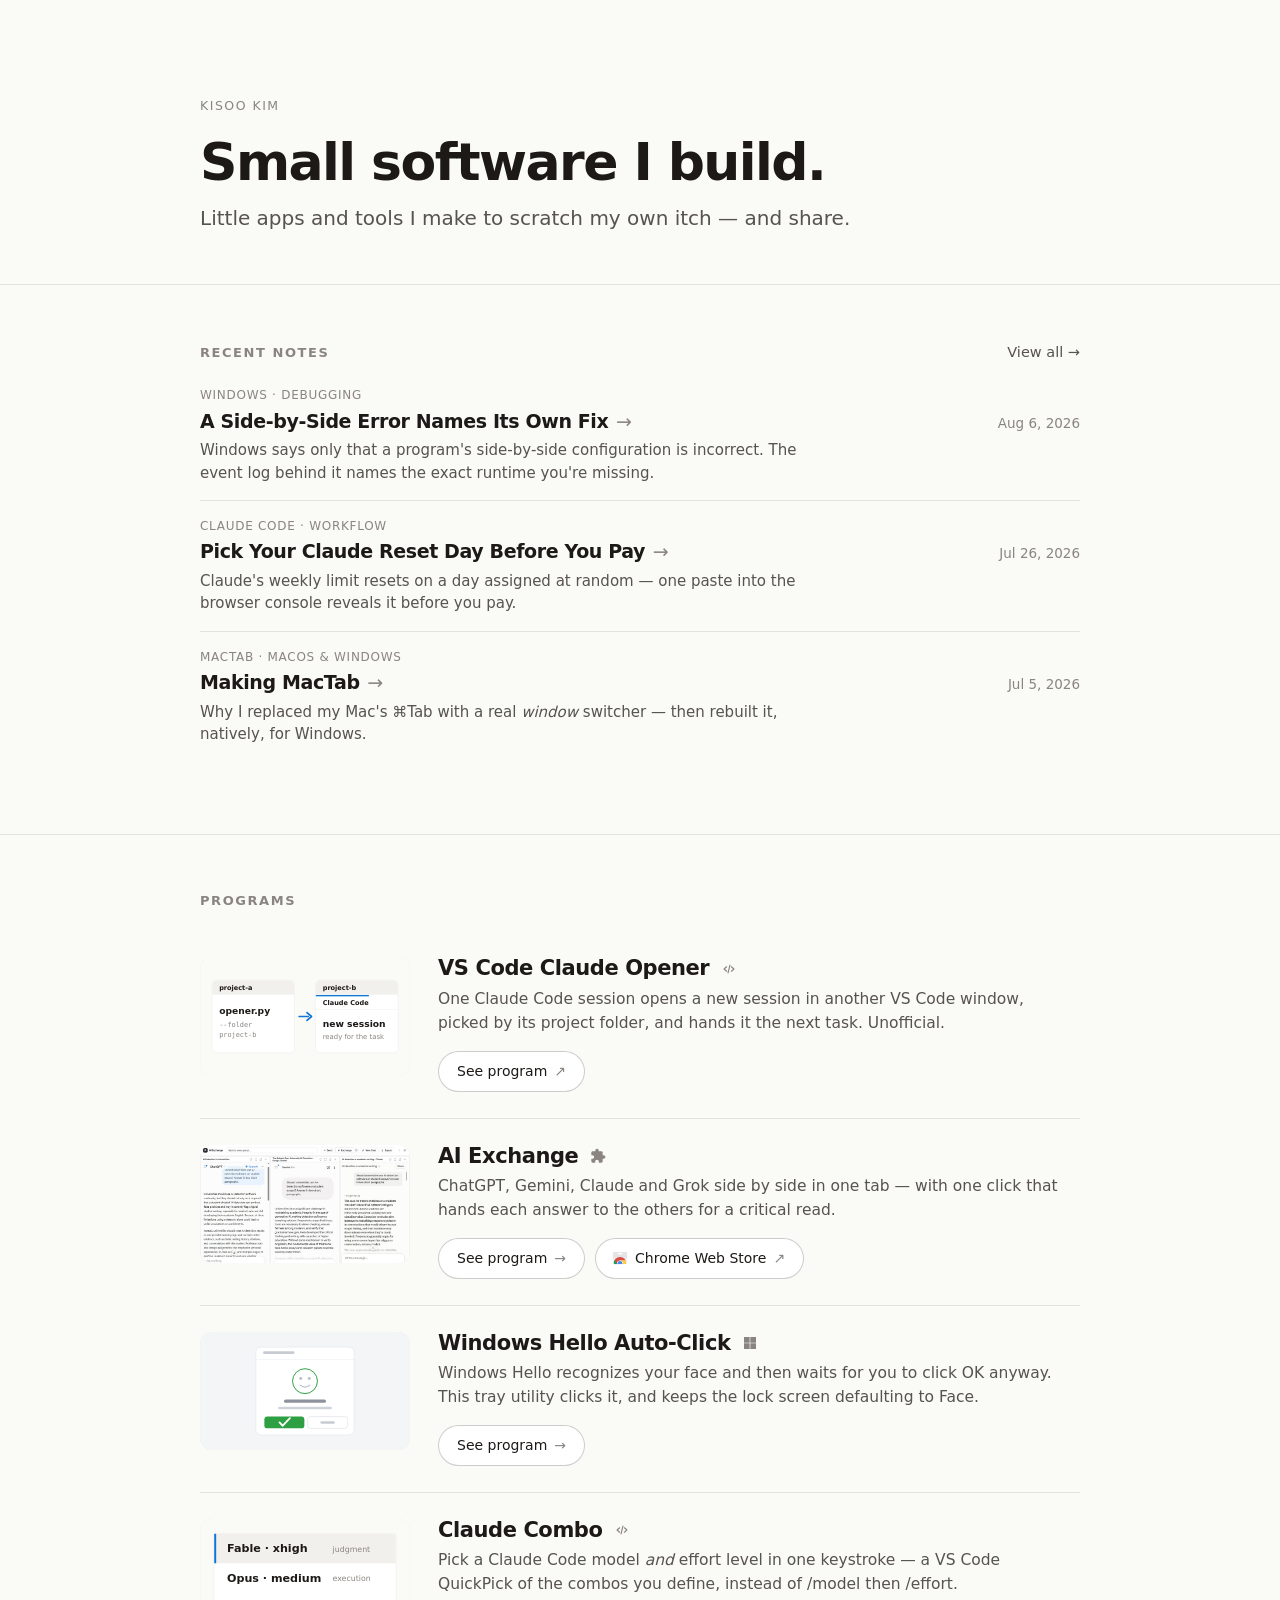
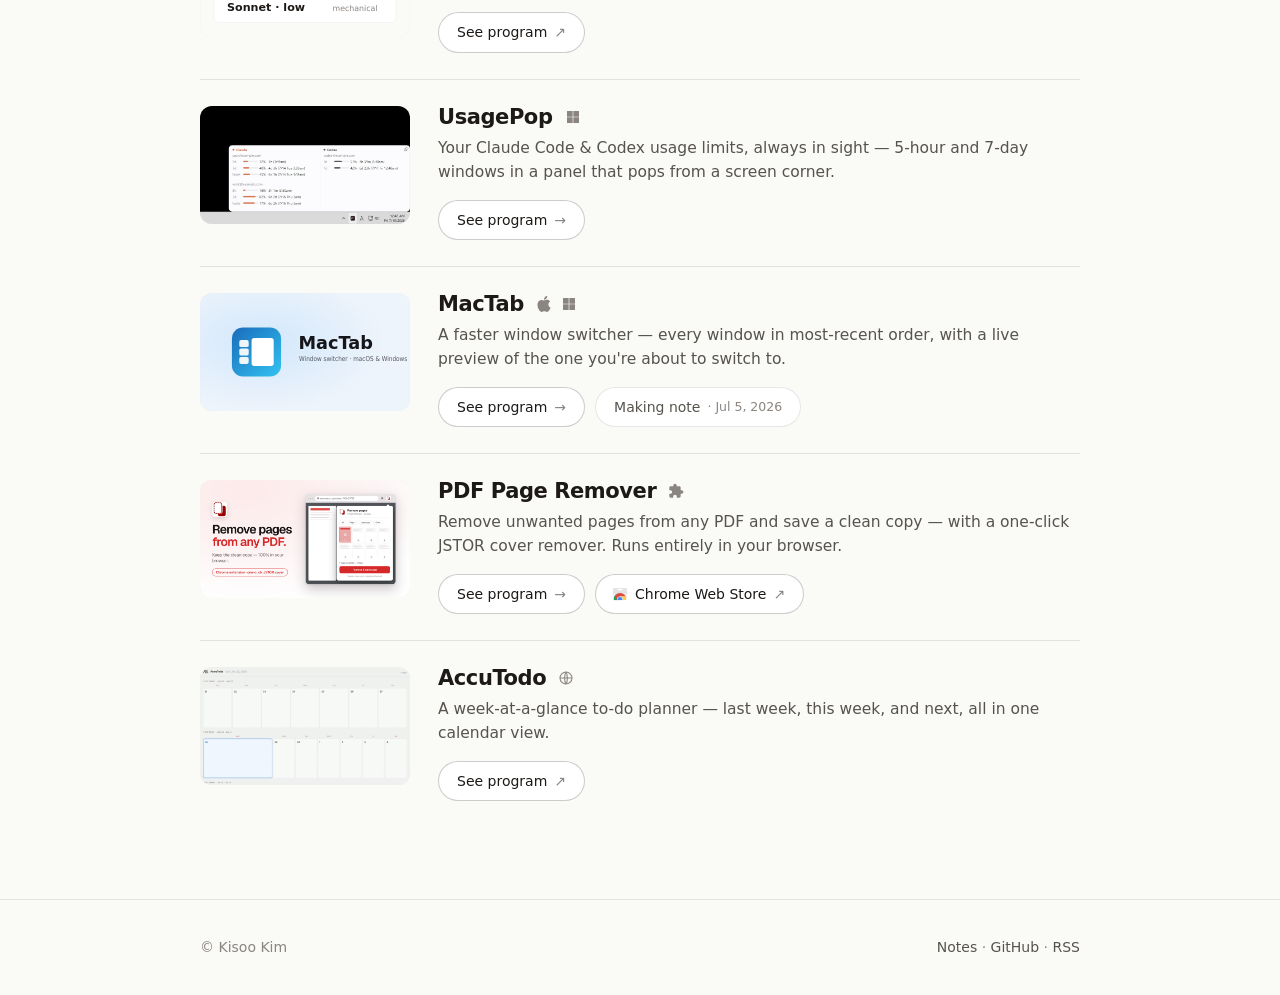
==== commit 151c2f1c: "vs-code-claude-opener: program card linking the public repo KisooLabs/vs-code-claude-opener (v0.1.1 " ====
--- a/index.html
+++ b/index.html
@@ -72,6 +72,21 @@
         </div>
         <!-- BUILD:programs:start -->
         <article class="prog reveal">
+          <div class="prog-thumb"><img src="assets/vs-code-claude-opener-thumb.svg" alt="VS Code Claude Opener — a command in one VS Code window opens a new Claude Code tab in another window."></div>
+          <div class="prog-body">
+            <div class="prog-title"><h3>VS Code Claude Opener</h3>
+              <span class="plat">
+                <svg viewBox="0 0 24 24" fill="none" stroke="currentColor" stroke-width="1.7" stroke-linecap="round" stroke-linejoin="round" role="img" aria-label="VS Code"><title>VS Code extension</title><path d="M8.4 8.6 4.6 12l3.8 3.4M15.6 8.6 19.4 12l-3.8 3.4M13.4 6.2l-2.8 11.6"/></svg>
+              </span>
+            </div>
+            <p class="prog-desc">One Claude Code session opens a new session in another VS Code window, picked by its project folder, and hands it the next task. Unofficial.</p>
+            <div class="prog-actions">
+              <a class="pbtn" href="https://github.com/KisooLabs/vs-code-claude-opener" target="_blank" rel="noopener">See program <span class="arr">↗</span></a>
+            </div>
+          </div>
+        </article>
+
+        <article class="prog reveal">
           <div class="prog-thumb"><img src="assets/ai-exchange-thumb.jpg" alt="AI Exchange — ChatGPT, Google Gemini and Claude open side by side as panels in one browser tab, each answering the same question."></div>
           <div class="prog-body">
             <div class="prog-title"><h3>AI Exchange</h3>
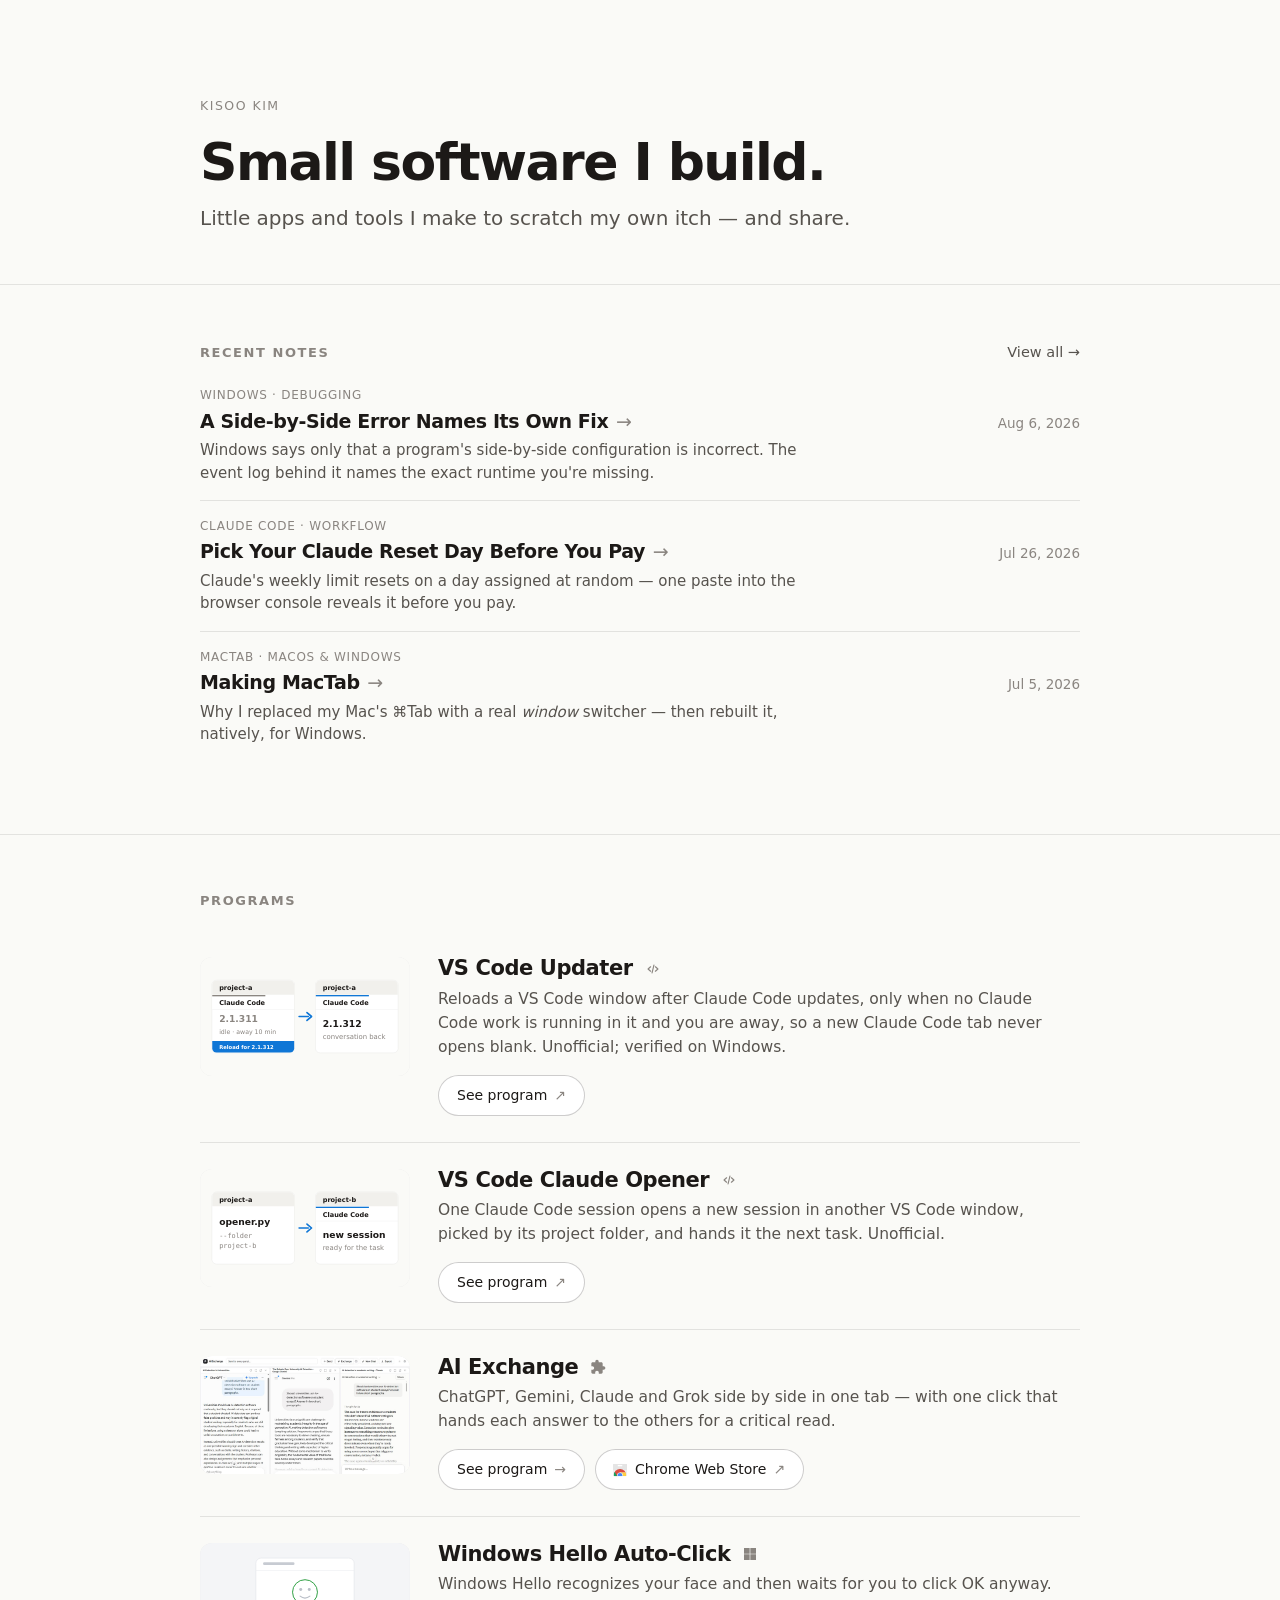
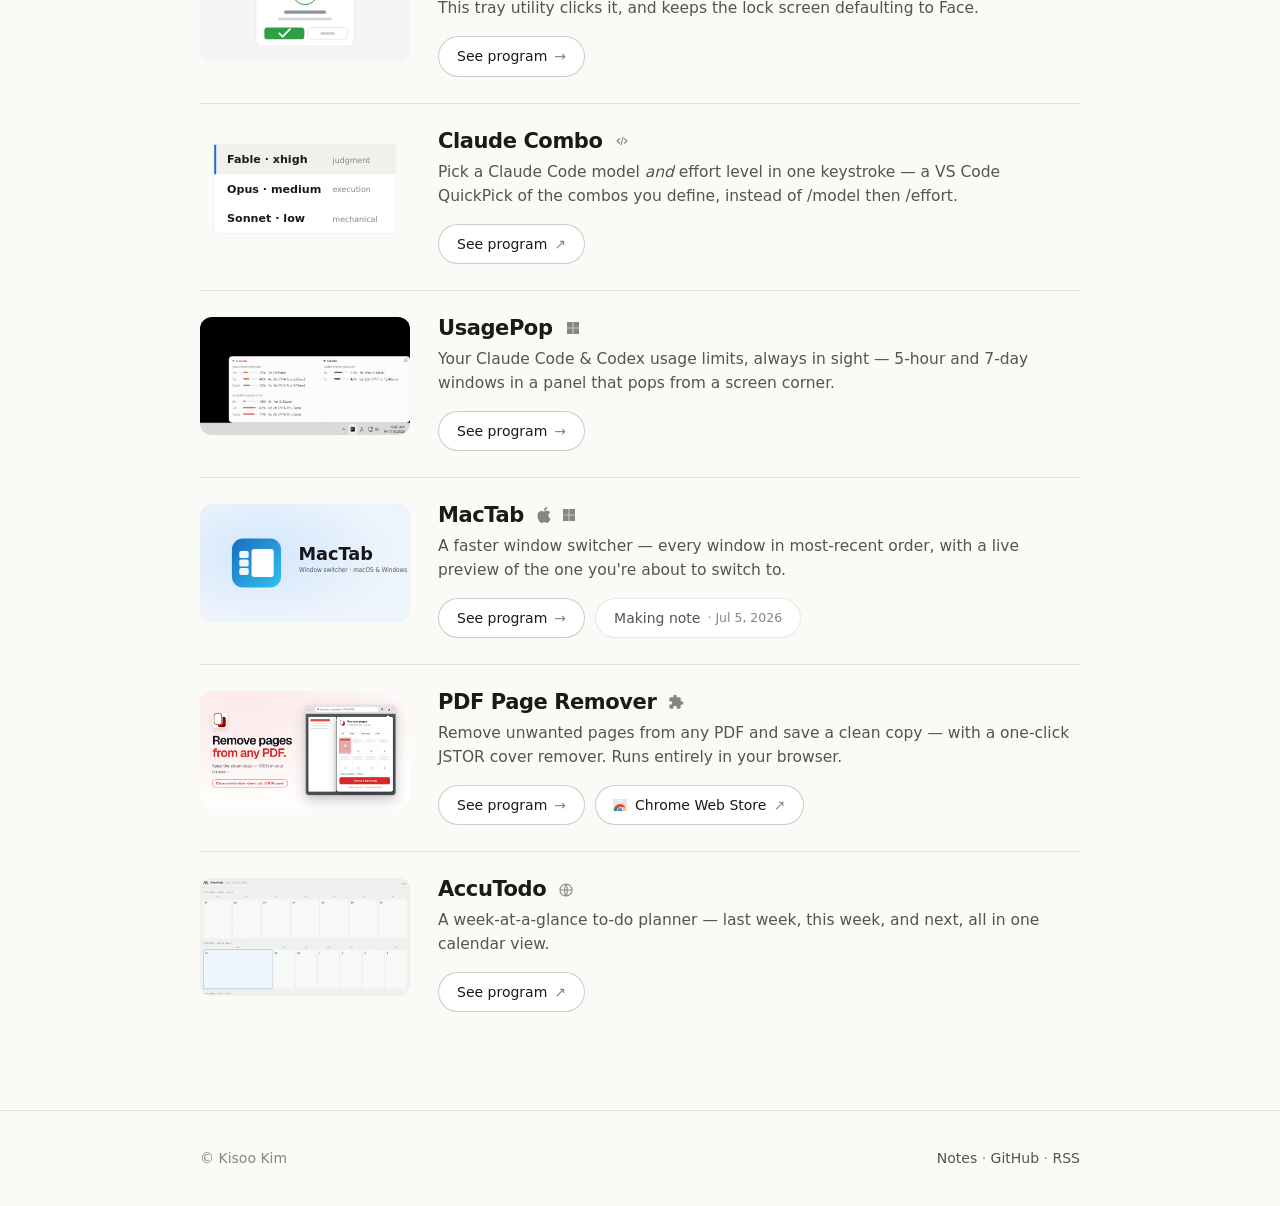
==== commit 24426396: "vs-code-updater: program card linking the public repo KisooLabs/vs-code-updater (v0.2.0 release, VS " ====
--- a/index.html
+++ b/index.html
@@ -72,6 +72,21 @@
         </div>
         <!-- BUILD:programs:start -->
         <article class="prog reveal">
+          <div class="prog-thumb"><img src="assets/vs-code-updater-thumb.svg" alt="VS Code Updater — a window still on the old Claude Code version shows a reload item while its session is idle and the user is away, and comes back on the new version with its conversation."></div>
+          <div class="prog-body">
+            <div class="prog-title"><h3>VS Code Updater</h3>
+              <span class="plat">
+                <svg viewBox="0 0 24 24" fill="none" stroke="currentColor" stroke-width="1.7" stroke-linecap="round" stroke-linejoin="round" role="img" aria-label="VS Code"><title>VS Code extension</title><path d="M8.4 8.6 4.6 12l3.8 3.4M15.6 8.6 19.4 12l-3.8 3.4M13.4 6.2l-2.8 11.6"/></svg>
+              </span>
+            </div>
+            <p class="prog-desc">Reloads a VS Code window after Claude Code updates, only when no Claude Code work is running in it and you are away, so a new Claude Code tab never opens blank. Unofficial; verified on Windows.</p>
+            <div class="prog-actions">
+              <a class="pbtn" href="https://github.com/KisooLabs/vs-code-updater" target="_blank" rel="noopener">See program <span class="arr">↗</span></a>
+            </div>
+          </div>
+        </article>
+
+        <article class="prog reveal">
           <div class="prog-thumb"><img src="assets/vs-code-claude-opener-thumb.svg" alt="VS Code Claude Opener — a command in one VS Code window opens a new Claude Code tab in another window."></div>
           <div class="prog-body">
             <div class="prog-title"><h3>VS Code Claude Opener</h3>
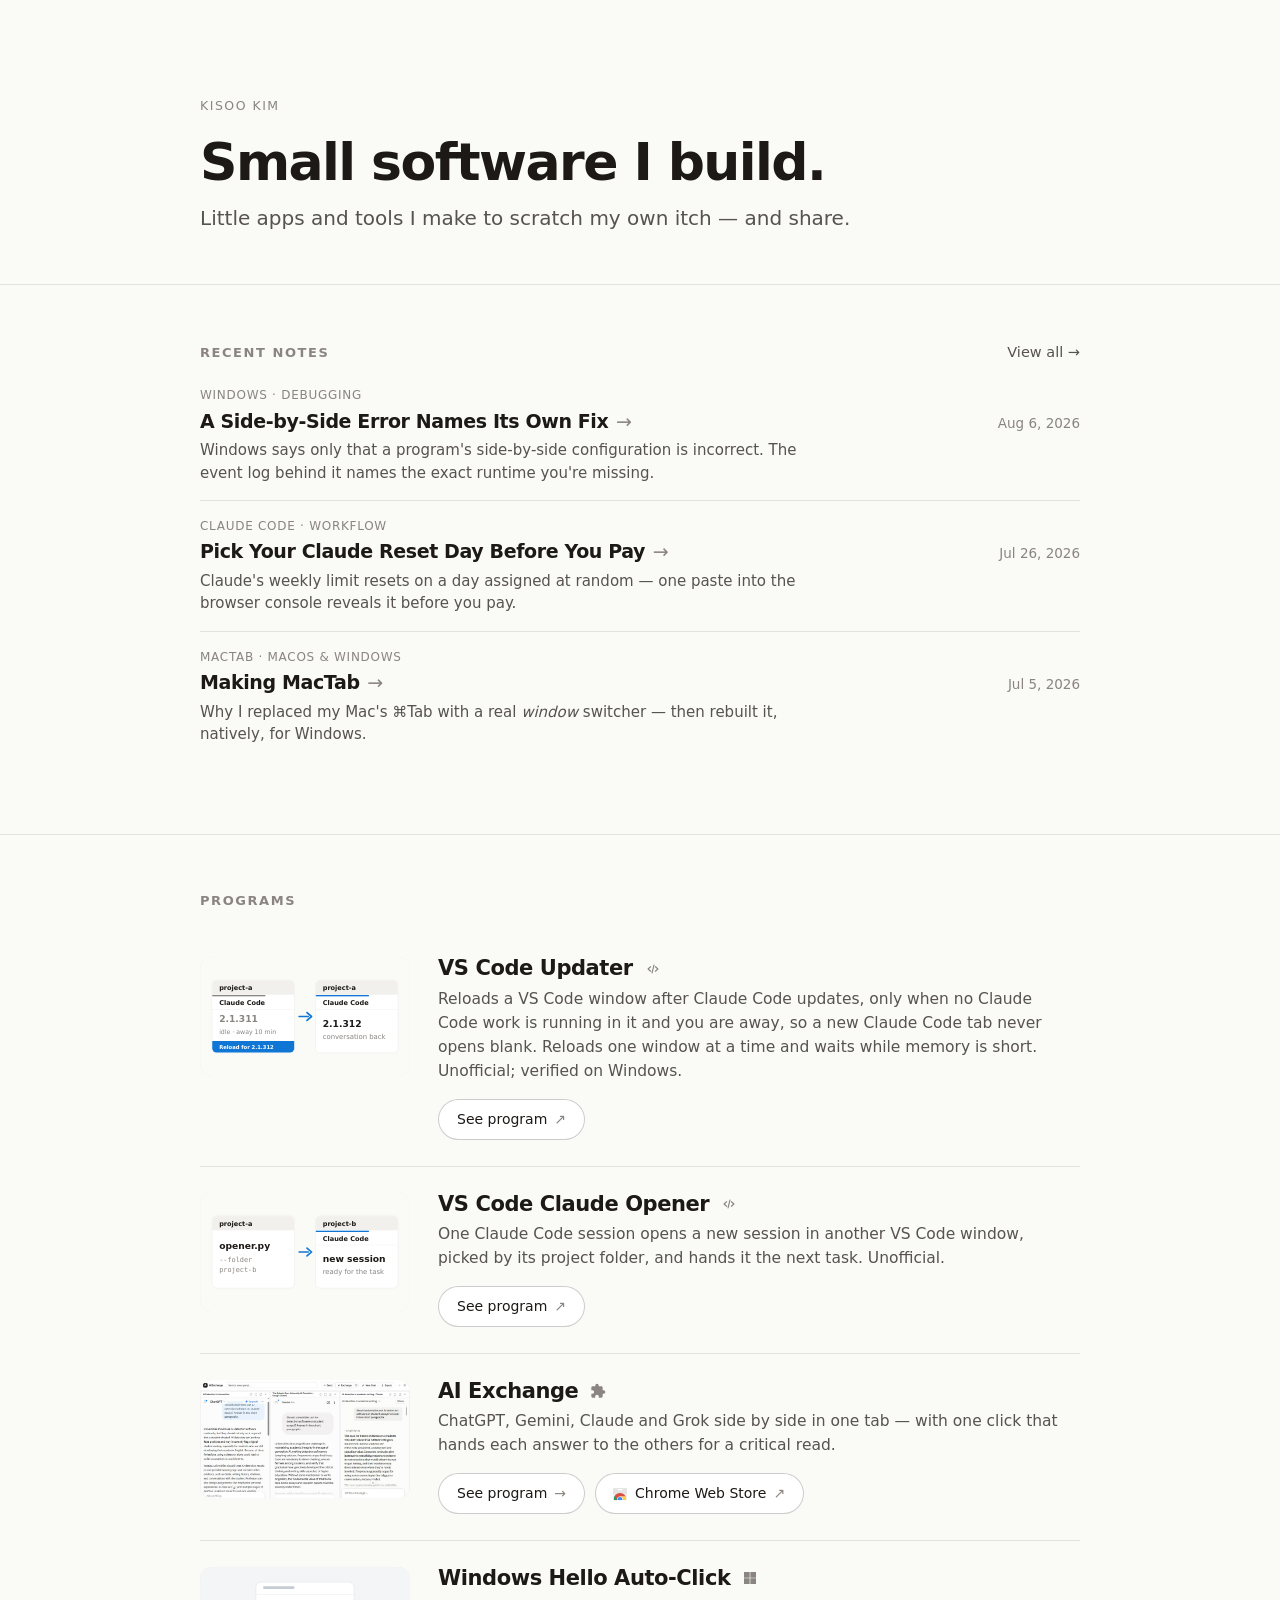
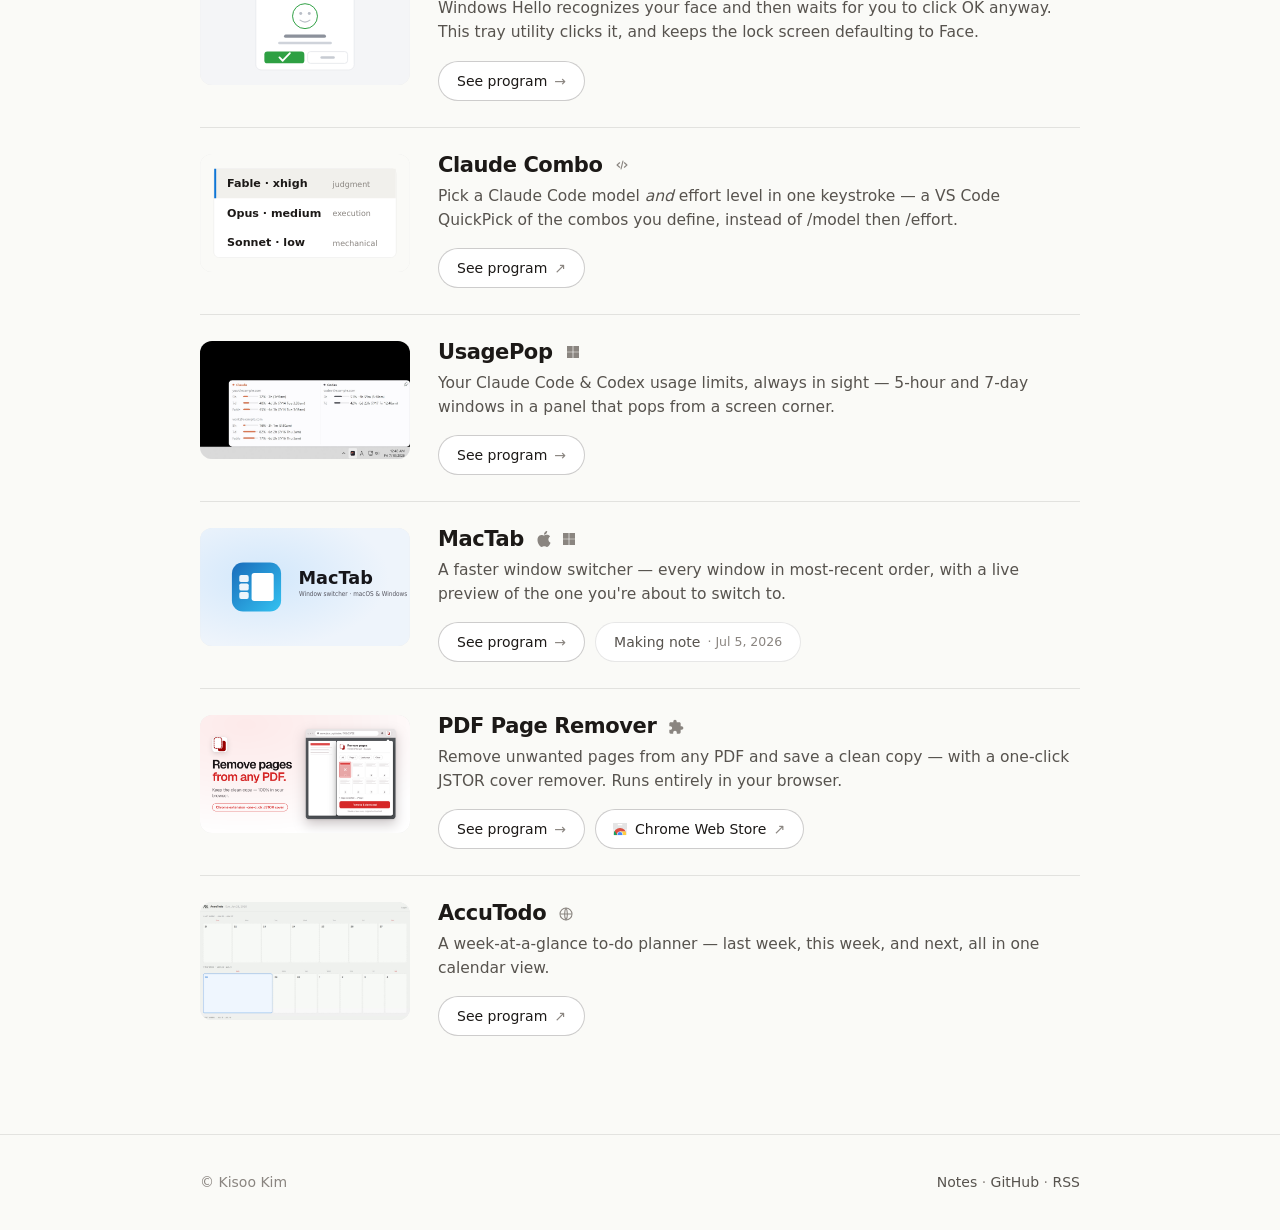
==== commit edf8ab6e: "vs-code-updater card: 0.3.0 reloads one window at a time and waits while memory is short" ====
--- a/index.html
+++ b/index.html
@@ -79,7 +79,7 @@
                 <svg viewBox="0 0 24 24" fill="none" stroke="currentColor" stroke-width="1.7" stroke-linecap="round" stroke-linejoin="round" role="img" aria-label="VS Code"><title>VS Code extension</title><path d="M8.4 8.6 4.6 12l3.8 3.4M15.6 8.6 19.4 12l-3.8 3.4M13.4 6.2l-2.8 11.6"/></svg>
               </span>
             </div>
-            <p class="prog-desc">Reloads a VS Code window after Claude Code updates, only when no Claude Code work is running in it and you are away, so a new Claude Code tab never opens blank. Unofficial; verified on Windows.</p>
+            <p class="prog-desc">Reloads a VS Code window after Claude Code updates, only when no Claude Code work is running in it and you are away, so a new Claude Code tab never opens blank. Reloads one window at a time and waits while memory is short. Unofficial; verified on Windows.</p>
             <div class="prog-actions">
               <a class="pbtn" href="https://github.com/KisooLabs/vs-code-updater" target="_blank" rel="noopener">See program <span class="arr">↗</span></a>
             </div>
